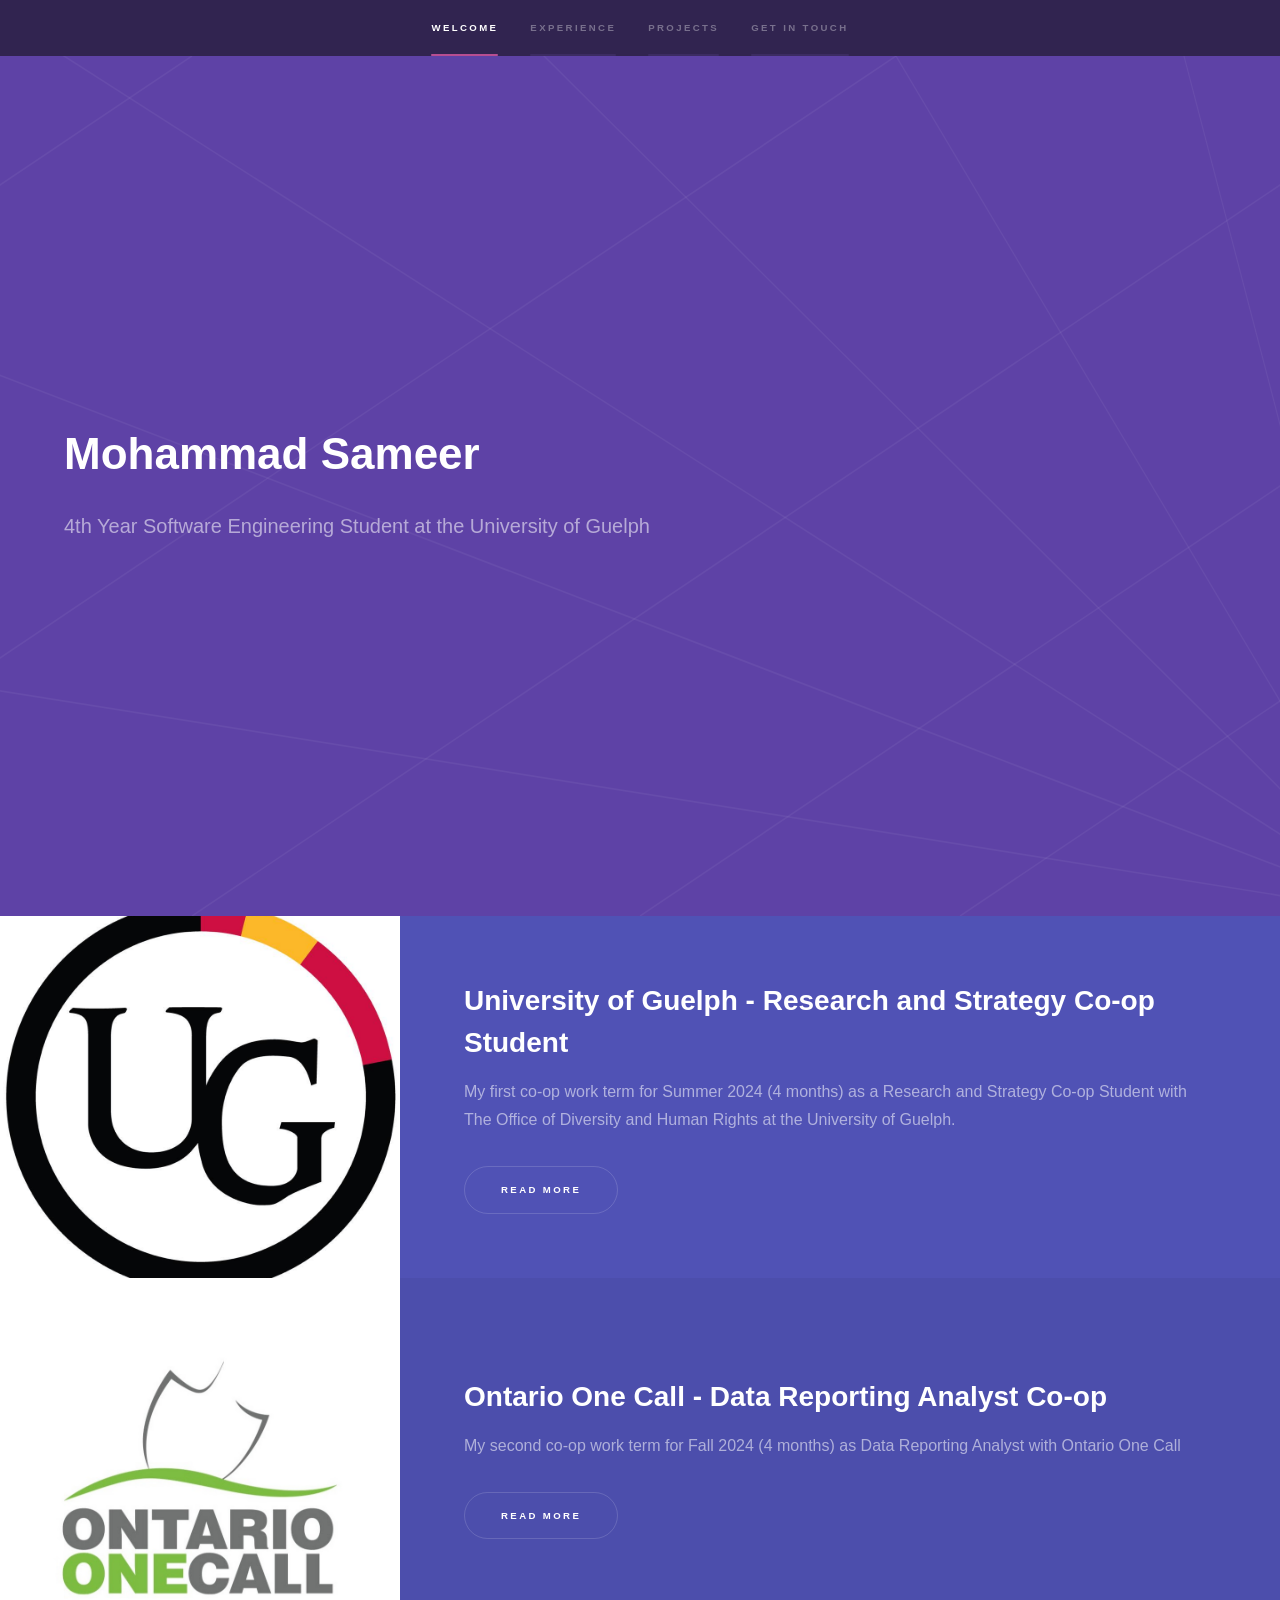
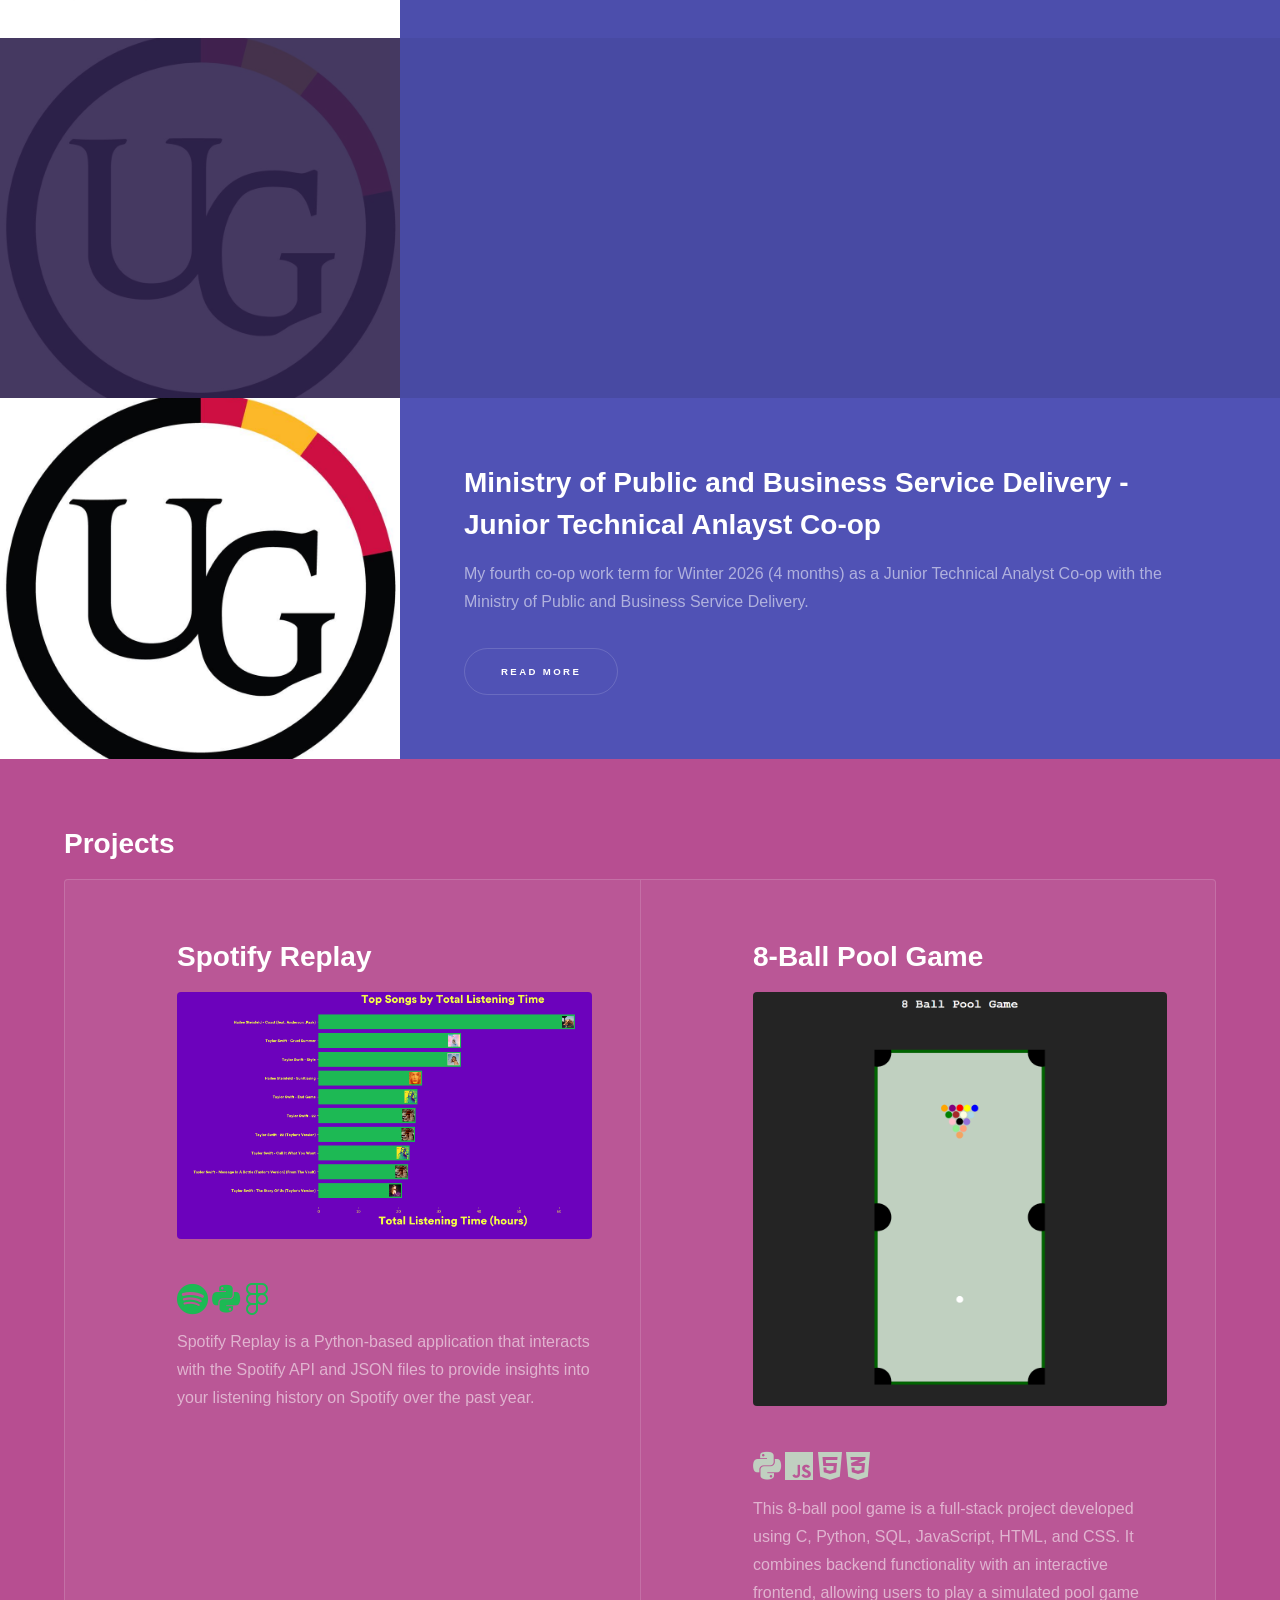
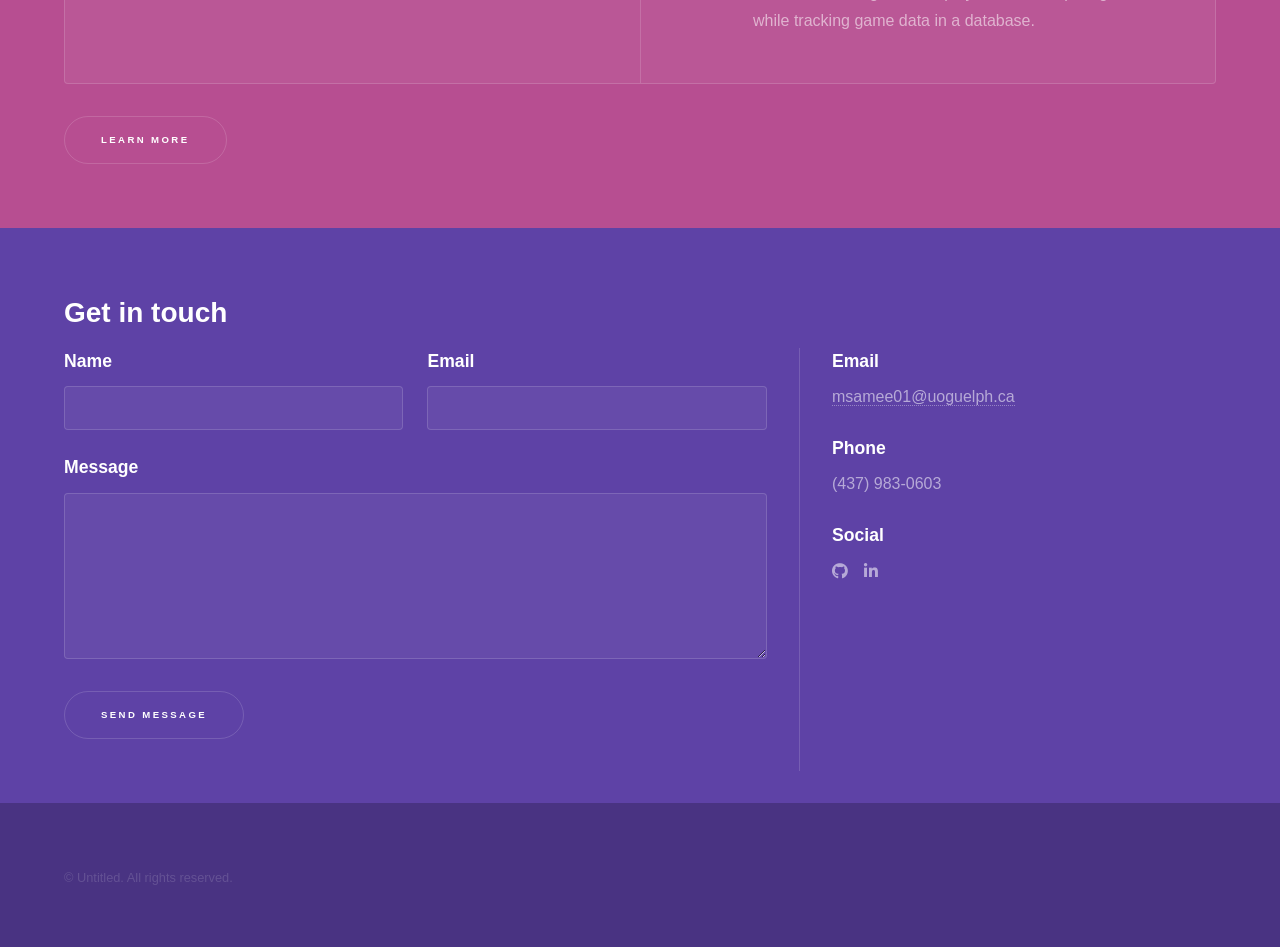
==== index.html @ f6689558 "initial commit" ====
<!DOCTYPE HTML>
<!--
	Hyperspace by HTML5 UP
	html5up.net | @ajlkn
	Free for personal and commercial use under the CCA 3.0 license (html5up.net/license)
-->
<html>
	<head>
		<title>Mohammad Sameer</title>
		<meta charset="utf-8" />
		<meta name="viewport" content="width=device-width, initial-scale=1, user-scalable=no" />
		<link rel="stylesheet" href="assets/css/main.css" />
		<noscript><link rel="stylesheet" href="assets/css/noscript.css" /></noscript>
	</head>
	<body class="is-preload">

		<!-- Sidebar -->
			<section id="sidebar">
				<div class="inner">
					<nav>
						<ul>
							<li><a href="#intro">Welcome</a></li>
							<li><a href="#one">Experience</a></li>
							<li><a href="#two">Projects</a></li>
							<li><a href="#three">Get in touch</a></li>
						</ul>
					</nav>
				</div>
			</section>

		<!-- Wrapper -->
			<div id="wrapper">

				<!-- Intro -->
					<section id="intro" class="wrapper style1 fullscreen fade-up">
						<div class="inner">
							<h1>Mohammad Sameer</h1>
							<p>4th Year Software Engineering Student at the University of Guelph</p>
							<!-- <ul class="actions">
								<li><a href="#one" class="button scrolly">Learn more</a></li>
							</ul> -->
						</div>
					</section>

				<!-- One -->
					<section id="one" class="wrapper style2 spotlights">
						<section>
							<a href="WT1.html" class="image"><img src="images/UOFGDHR.jpg" alt="" data-position="center center"/></a>
							<div class="content">
								<div class="inner">
									<h2>University of Guelph - Research and Strategy Co-op Student</h2>
									<p>My first co-op work term for Summer 2024 (4 months) as a Research and Strategy Co-op Student with The Office of Diversity and Human Rights at the University of Guelph.</p>
									<ul class="actions">
										<li><a href="WT1.html" class="button">Read More</a></li>
									</ul>
								</div>
							</div>
						</section>
						<section>
							<a href="#" class="image"><img src="images/OOCLogo.jpg" alt="" data-position="top center"/></a>
							<div class="content">
								<div class="inner">
									<h2>Ontario One Call - Data Reporting Analyst Co-op</h2>
									<p>My second co-op work term for Fall 2024 (4 months) as Data Reporting Analyst with Ontario One Call</p>
									<ul class="actions">
										<li><a href="WT2.html" class="button">Read more</a></li>
									</ul>
								</div>
							</div>
						</section>
						<section>
							<a href="#" class="image"><img src="images/UOFGDHR.jpg" alt="" data-position="25% 25%" /></a>
							<div class="content">
								<div class="inner">
									<h2>University of Guelph - Web Designer Co-op</h2>
									<p>My third co-op work term for Summer 2025 (4 months) as a Web Designer Co-op with the Campus Safety Office at the University of Guelph.</p>
									<ul class="actions">
										<li><a href="WT3.html" class="button">Read more</a></li>
									</ul>
								</div>
							</div>
						</section>
						<section>
							<a href="#" class="image"><img src="images/UOFGDHR.jpg" alt="" data-position="25% 25%" /></a>
							<div class="content">
								<div class="inner">
									<h2>Ministry of Public and Business Service Delivery - Junior Technical Anlayst Co-op</h2>
									<p>My fourth co-op work term for Winter 2026 (4 months) as a Junior Technical Analyst Co-op with the Ministry of Public and Business Service Delivery.</p>
									<ul class="actions">
										<li><a href="WT3.html" class="button">Read more</a></li>
									</ul>
								</div>
							</div>
						</section>
					</section>

				<!-- Two -->
					<section id="two" class="wrapper style3 fade-up">
						<div class="inner">
							<h2>Projects</h2>
							<!-- <p>Phasellus convallis elit id ullamcorper pulvinar. Duis aliquam turpis mauris, eu ultricies erat malesuada quis. Aliquam dapibus, lacus eget hendrerit bibendum, urna est aliquam sem, sit amet imperdiet est velit quis lorem.</p> -->
							<div class="features">
								<section>
									<h2>Spotify Replay</h2>
									<a href="https://github.com/MohammaddSameer/SpotifyReplay" target="_blank" rel="noreferrer noopener" class="image fit"><img src="images/SpotifyScreenShot.png" alt="" data-position="top center"/></a>
									<span class="icon brands fa-spotify" style="color: #1db954;"></span>
									<span class="icon brands fa-python" style="color: #1db954;"></span>
									<span class="icon brands fa-figma" style="color: #1db954;"></span>
									<p>Spotify Replay is a Python-based application that interacts with the Spotify API and JSON files to provide insights into your listening history on Spotify over the past year.</p>
								</section>
								<section>
									<h2>8-Ball Pool Game</h3>
									<a href="https://github.com/MohammaddSameer/8-Ball-Pool-Game" target="_blank" rel="nonreferrer noopener" class="image fit"><img src="images/PoolGame.png" alt="" data-position="top center"/></a>
									<span class="icon regular fa-c" style="color: #C0D0C0;"></span>
									<span class="icon brands fa-python" style="color: #C0D0C0;"></span>
									<!-- <span class="icon solid fa-database" style="color: #C0D0C0;"></span> -->
									<span class="icon brands fa-js" style="color: #C0D0C0;"></span>
									<span class="icon brands fa-html5" style="color: #C0D0C0;"></span>
									<span class="icon brands fa-css3-alt" style="color: #C0D0C0;"></span>
									<p>This 8-ball pool game is a full-stack project developed using C, Python, SQL, JavaScript, HTML, and CSS. It combines backend functionality with an interactive frontend, allowing users to play a simulated pool game while tracking game data in a database.</p>
								</section>
								<!-- <section>
									<span class="icon solid major fa-cog"></span>
									<h3>Sed erat ullam corper</h3>
									<p>Phasellus convallis elit id ullam corper amet et pulvinar. Duis aliquam turpis mauris, sed ultricies erat dapibus.</p>
								</section>
								<section>
									<span class="icon solid major fa-desktop"></span>
									<h3>Veroeros quis lorem</h3>
									<p>Phasellus convallis elit id ullam corper amet et pulvinar. Duis aliquam turpis mauris, sed ultricies erat dapibus.</p>
								</section>
								<section>
									<span class="icon solid major fa-link"></span>
									<h3>Urna quis bibendum</h3>
									<p>Phasellus convallis elit id ullam corper amet et pulvinar. Duis aliquam turpis mauris, sed ultricies erat dapibus.</p>
								</section>
								<section>
									<span class="icon major fa-gem"></span>
									<h3>Aliquam urna dapibus</h3>
									<p>Phasellus convallis elit id ullam corper amet et pulvinar. Duis aliquam turpis mauris, sed ultricies erat dapibus.</p>
								</section> -->
							</div>
							<ul class="actions">
								<li><a href="https://github.com/MohammaddSameer" target="_blank" rel="noreferrer noopener"  class="button">Learn more</a></li>
							</ul>
						</div>
					</section>

				<!-- Three -->
					<section id="three" class="wrapper style1 fade-up">
						<div class="inner">
							<h2>Get in touch</h2>
							<!-- <p>Phasellus convallis elit id ullamcorper pulvinar. Duis aliquam turpis mauris, eu ultricies erat malesuada quis. Aliquam dapibus, lacus eget hendrerit bibendum, urna est aliquam sem, sit amet imperdiet est velit quis lorem.</p> -->
							<div class="split style1">
								<section>
									<form method="post" action="#">
										<div class="fields">
											<div class="field half">
												<label for="name">Name</label>
												<input type="text" name="name" id="name" />
											</div>
											<div class="field half">
												<label for="email">Email</label>
												<input type="text" name="email" id="email" />
											</div>
											<div class="field">
												<label for="message">Message</label>
												<textarea name="message" id="message" rows="5"></textarea>
											</div>
										</div>
										<ul class="actions">
											<li><a href="" class="button submit">Send Message</a></li>
										</ul>
									</form>
								</section>
								<section>
									<ul class="contact">
										<!-- <li>
											<h3>Address</h3>
											<span>12345 Somewhere Road #654<br />
											Nashville, TN 00000-0000<br />
											USA</span>
										</li> -->
										<li>
											<h3>Email</h3>
											<a href="mailto:msamee01@uoguelph.ca">msamee01@uoguelph.ca</a>
										</li>
										<li>
											<h3>Phone</h3>
											<span>(437) 983-0603</span>
										</li>
										<li>
											<h3>Social</h3>
											<ul class="icons">
												<li><a href="https://github.com/MohammaddSameer" target="_blank" rel="noreferrer noopener" class="icon brands fa-github"><span class="label">GitHub</span></a></li>
												<li><a href="https://www.linkedin.com/in/mohammad-sameer03/" target="_blank" rel="noreferrer noopener" class="icon brands fa-linkedin-in"><span class="label">LinkedIn</span></a></li>
											</ul>
										</li>
									</ul>
								</section>
							</div>
						</div>
					</section>

			</div>

		<!-- Footer -->
			<footer id="footer" class="wrapper style1-alt">
				<div class="inner">
					<ul class="menu">
						<li>&copy; Untitled. All rights reserved.

						<!-- </li><li>Design: <a href="http://html5up.net">HTML5 UP</a></li> -->
					</ul>
				</div>
			</footer>

		<!-- Scripts -->
			<script src="assets/js/jquery.min.js"></script>
			<script src="assets/js/jquery.scrollex.min.js"></script>
			<script src="assets/js/jquery.scrolly.min.js"></script>
			<script src="assets/js/browser.min.js"></script>
			<script src="assets/js/breakpoints.min.js"></script>
			<script src="assets/js/util.js"></script>
			<script src="assets/js/main.js"></script>

	</body>
</html>
---- assets/css/main.css ----
@import url(fontawesome-all.min.css);

/*
	Hyperspace by HTML5 UP
	html5up.net | @ajlkn
	Free for personal and commercial use under the CCA 3.0 license (html5up.net/license)
*/

html, body, div, span, applet, object,
iframe, h1, h2, h3, h4, h5, h6, p, blockquote,
pre, a, abbr, acronym, address, big, cite,
code, del, dfn, em, img, ins, kbd, q, s, samp,
small, strike, strong, sub, sup, tt, var, b,
u, i, center, dl, dt, dd, ol, ul, li, fieldset,
form, label, legend, table, caption, tbody,
tfoot, thead, tr, th, td, article, aside,
canvas, details, embed, figure, figcaption,
footer, header, hgroup, menu, nav, output, ruby,
section, summary, time, mark, audio, video {
	margin: 0;
	padding: 0;
	border: 0;
	font-size: 100%;
	font: inherit;
	vertical-align: baseline;}

article, aside, details, figcaption, figure,
footer, header, hgroup, menu, nav, section {
	display: block;}

body {
	line-height: 1;
}

ol, ul {
	list-style: none;
}

blockquote, q {
	quotes: none;
}

	blockquote:before, blockquote:after, q:before, q:after {
		content: '';
		content: none;
	}

table {
	border-collapse: collapse;
	border-spacing: 0;
}

body {
	-webkit-text-size-adjust: none;
}

mark {
	background-color: transparent;
	color: inherit;
}

input::-moz-focus-inner {
	border: 0;
	padding: 0;
}

input, select, textarea {
	-moz-appearance: none;
	-webkit-appearance: none;
	-ms-appearance: none;
	appearance: none;
}

/* Basic */

	@-ms-viewport {
		width: device-width;
	}

	body {
		-ms-overflow-style: scrollbar;
	}

	@media screen and (max-width: 480px) {

		html, body {
			min-width: 320px;
		}

	}

	html {
		box-sizing: border-box;
	}

	*, *:before, *:after {
		box-sizing: inherit;
	}

	body {
		background: #312450;
	}

		body.is-preload *, body.is-preload *:before, body.is-preload *:after {
			-moz-animation: none !important;
			-webkit-animation: none !important;
			-ms-animation: none !important;
			animation: none !important;
			-moz-transition: none !important;
			-webkit-transition: none !important;
			-ms-transition: none !important;
			transition: none !important;
		}

/* Type */

	body, input, select, textarea {
		color: rgba(255, 255, 255, 0.55);
		font-family: Arial, Helvetica, sans-serif;
		font-size: 16.5pt;
		font-weight: normal;
		line-height: 1.75;
	}

		@media screen and (max-width: 1680px) {

			body, input, select, textarea {
				font-size: 13pt;
			}

		}

		@media screen and (max-width: 1280px) {

			body, input, select, textarea {
				font-size: 12pt;
			}

		}

		@media screen and (max-width: 360px) {

			body, input, select, textarea {
				font-size: 11pt;
			}

		}

	a {
		-moz-transition: color 0.2s ease, border-bottom-color 0.2s ease;
		-webkit-transition: color 0.2s ease, border-bottom-color 0.2s ease;
		-ms-transition: color 0.2s ease, border-bottom-color 0.2s ease;
		transition: color 0.2s ease, border-bottom-color 0.2s ease;
		border-bottom: dotted 1px rgba(255, 255, 255, 0.35);
		color: inherit;
		text-decoration: none;
	}

		a:hover {
			border-bottom-color: transparent;
			color: #ffffff;
		}

	strong, b {
		color: #ffffff;
		font-weight: bold;
	}

	em, i {
		font-style: italic;
	}

	p {
		margin: 0 0 2em 0;
	}

	h1, h2, h3, h4, h5, h6 {
		color: #ffffff;
		font-weight: bold;
		line-height: 1.5;
		margin: 0 0 0.5em 0;
	}

		h1 a, h2 a, h3 a, h4 a, h5 a, h6 a {
			color: inherit;
			text-decoration: none;
		}

	h1 {
		font-size: 2.75em;
	}

		h1.major {
			margin: 0 0 1.3em 0;
			position: relative;
			padding-bottom: 0.35em;
		}

			h1.major:after {
				background-image: -moz-linear-gradient(to right, #5e42a6, #b74e91);
				background-image: -webkit-linear-gradient(to right, #5e42a6, #b74e91);
				background-image: -ms-linear-gradient(to right, #5e42a6, #b74e91);
				background-image: linear-gradient(to right, #5e42a6, #b74e91);
				-moz-transition: max-width 0.2s ease;
				-webkit-transition: max-width 0.2s ease;
				-ms-transition: max-width 0.2s ease;
				transition: max-width 0.2s ease;
				border-radius: 0.2em;
				bottom: 0;
				content: '';
				height: 0.05em;
				position: absolute;
				right: 0;
				width: 100%;
			}

	h2 {
		font-size: 1.75em;
	}

	h3 {
		font-size: 1.1em;
	}

	h4 {
		font-size: 1em;
	}

	h5 {
		font-size: 0.8em;
	}

	h6 {
		font-size: 0.6em;
	}

	@media screen and (max-width: 736px) {

		h1 {
			font-size: 2em;
		}

		h2 {
			font-size: 1.25em;
		}

		h3 {
			font-size: 1em;
		}

		h4 {
			font-size: 0.8em;
		}

		h5 {
			font-size: 0.6em;
		}

		h6 {
			font-size: 0.6em;
		}

	}

	sub {
		font-size: 0.8em;
		position: relative;
		top: 0.5em;
	}

	sup {
		font-size: 0.8em;
		position: relative;
		top: -0.5em;
	}

	blockquote {
		border-left: solid 4px rgba(255, 255, 255, 0.15);
		font-style: italic;
		margin: 0 0 2em 0;
		padding: 0.5em 0 0.5em 2em;
	}

	code {
		background: rgba(255, 255, 255, 0.05);
		border-radius: 0.25em;
		border: solid 1px rgba(255, 255, 255, 0.15);
		font-family: "Courier New", monospace;
		font-size: 0.9em;
		margin: 0 0.25em;
		padding: 0.25em 0.65em;
	}

	pre {
		-webkit-overflow-scrolling: touch;
		font-family: "Courier New", monospace;
		font-size: 0.9em;
		margin: 0 0 2em 0;
	}

		pre code {
			display: block;
			line-height: 1.75em;
			padding: 1em 1.5em;
			overflow-x: auto;
		}

	hr {
		border: 0;
		border-bottom: solid 1px rgba(255, 255, 255, 0.15);
		margin: 2em 0;
	}

		hr.major {
			margin: 3em 0;
		}

	.align-left {
		text-align: left;
	}

	.align-center {
		text-align: center;
	}

	.align-right {
		text-align: right;
	}

/* Row */

	.row {
		display: flex;
		flex-wrap: wrap;
		box-sizing: border-box;
		align-items: stretch;
	}

		.row > * {
			box-sizing: border-box;
		}

		.row.gtr-uniform > * > :last-child {
			margin-bottom: 0;
		}

		.row.aln-left {
			justify-content: flex-start;
		}

		.row.aln-center {
			justify-content: center;
		}

		.row.aln-right {
			justify-content: flex-end;
		}

		.row.aln-top {
			align-items: flex-start;
		}

		.row.aln-middle {
			align-items: center;
		}

		.row.aln-bottom {
			align-items: flex-end;
		}

		.row > .imp {
			order: -1;
		}

		.row > .col-1 {
			width: 8.33333%;
		}

		.row > .off-1 {
			margin-left: 8.33333%;
		}

		.row > .col-2 {
			width: 16.66667%;
		}

		.row > .off-2 {
			margin-left: 16.66667%;
		}

		.row > .col-3 {
			width: 25%;
		}

		.row > .off-3 {
			margin-left: 25%;
		}

		.row > .col-4 {
			width: 33.33333%;
		}

		.row > .off-4 {
			margin-left: 33.33333%;
		}

		.row > .col-5 {
			width: 41.66667%;
		}

		.row > .off-5 {
			margin-left: 41.66667%;
		}

		.row > .col-6 {
			width: 50%;
		}

		.row > .off-6 {
			margin-left: 50%;
		}

		.row > .col-7 {
			width: 58.33333%;
		}

		.row > .off-7 {
			margin-left: 58.33333%;
		}

		.row > .col-8 {
			width: 66.66667%;
		}

		.row > .off-8 {
			margin-left: 66.66667%;
		}

		.row > .col-9 {
			width: 75%;
		}

		.row > .off-9 {
			margin-left: 75%;
		}

		.row > .col-10 {
			width: 83.33333%;
		}

		.row > .off-10 {
			margin-left: 83.33333%;
		}

		.row > .col-11 {
			width: 91.66667%;
		}

		.row > .off-11 {
			margin-left: 91.66667%;
		}

		.row > .col-12 {
			width: 100%;
		}

		.row > .off-12 {
			margin-left: 100%;
		}

		.row.gtr-0 {
			margin-top: 0;
			margin-left: 0em;
		}

			.row.gtr-0 > * {
				padding: 0 0 0 0em;
			}

			.row.gtr-0.gtr-uniform {
				margin-top: 0em;
			}

				.row.gtr-0.gtr-uniform > * {
					padding-top: 0em;
				}

		.row.gtr-25 {
			margin-top: 0;
			margin-left: -0.375em;
		}

			.row.gtr-25 > * {
				padding: 0 0 0 0.375em;
			}

			.row.gtr-25.gtr-uniform {
				margin-top: -0.375em;
			}

				.row.gtr-25.gtr-uniform > * {
					padding-top: 0.375em;
				}

		.row.gtr-50 {
			margin-top: 0;
			margin-left: -0.75em;
		}

			.row.gtr-50 > * {
				padding: 0 0 0 0.75em;
			}

			.row.gtr-50.gtr-uniform {
				margin-top: -0.75em;
			}

				.row.gtr-50.gtr-uniform > * {
					padding-top: 0.75em;
				}

		.row {
			margin-top: 0;
			margin-left: -1.5em;
		}

			.row > * {
				padding: 0 0 0 1.5em;
			}

			.row.gtr-uniform {
				margin-top: -1.5em;
			}

				.row.gtr-uniform > * {
					padding-top: 1.5em;
				}

		.row.gtr-150 {
			margin-top: 0;
			margin-left: -2.25em;
		}

			.row.gtr-150 > * {
				padding: 0 0 0 2.25em;
			}

			.row.gtr-150.gtr-uniform {
				margin-top: -2.25em;
			}

				.row.gtr-150.gtr-uniform > * {
					padding-top: 2.25em;
				}

		.row.gtr-200 {
			margin-top: 0;
			margin-left: -3em;
		}

			.row.gtr-200 > * {
				padding: 0 0 0 3em;
			}

			.row.gtr-200.gtr-uniform {
				margin-top: -3em;
			}

				.row.gtr-200.gtr-uniform > * {
					padding-top: 3em;
				}

		@media screen and (max-width: 1680px) {

			.row {
				display: flex;
				flex-wrap: wrap;
				box-sizing: border-box;
				align-items: stretch;
			}

				.row > * {
					box-sizing: border-box;
				}

				.row.gtr-uniform > * > :last-child {
					margin-bottom: 0;
				}

				.row.aln-left {
					justify-content: flex-start;
				}

				.row.aln-center {
					justify-content: center;
				}

				.row.aln-right {
					justify-content: flex-end;
				}

				.row.aln-top {
					align-items: flex-start;
				}

				.row.aln-middle {
					align-items: center;
				}

				.row.aln-bottom {
					align-items: flex-end;
				}

				.row > .imp-xlarge {
					order: -1;
				}

				.row > .col-1-xlarge {
					width: 8.33333%;
				}

				.row > .off-1-xlarge {
					margin-left: 8.33333%;
				}

				.row > .col-2-xlarge {
					width: 16.66667%;
				}

				.row > .off-2-xlarge {
					margin-left: 16.66667%;
				}

				.row > .col-3-xlarge {
					width: 25%;
				}

				.row > .off-3-xlarge {
					margin-left: 25%;
				}

				.row > .col-4-xlarge {
					width: 33.33333%;
				}

				.row > .off-4-xlarge {
					margin-left: 33.33333%;
				}

				.row > .col-5-xlarge {
					width: 41.66667%;
				}

				.row > .off-5-xlarge {
					margin-left: 41.66667%;
				}

				.row > .col-6-xlarge {
					width: 50%;
				}

				.row > .off-6-xlarge {
					margin-left: 50%;
				}

				.row > .col-7-xlarge {
					width: 58.33333%;
				}

				.row > .off-7-xlarge {
					margin-left: 58.33333%;
				}

				.row > .col-8-xlarge {
					width: 66.66667%;
				}

				.row > .off-8-xlarge {
					margin-left: 66.66667%;
				}

				.row > .col-9-xlarge {
					width: 75%;
				}

				.row > .off-9-xlarge {
					margin-left: 75%;
				}

				.row > .col-10-xlarge {
					width: 83.33333%;
				}

				.row > .off-10-xlarge {
					margin-left: 83.33333%;
				}

				.row > .col-11-xlarge {
					width: 91.66667%;
				}

				.row > .off-11-xlarge {
					margin-left: 91.66667%;
				}

				.row > .col-12-xlarge {
					width: 100%;
				}

				.row > .off-12-xlarge {
					margin-left: 100%;
				}

				.row.gtr-0 {
					margin-top: 0;
					margin-left: 0em;
				}

					.row.gtr-0 > * {
						padding: 0 0 0 0em;
					}

					.row.gtr-0.gtr-uniform {
						margin-top: 0em;
					}

						.row.gtr-0.gtr-uniform > * {
							padding-top: 0em;
						}

				.row.gtr-25 {
					margin-top: 0;
					margin-left: -0.375em;
				}

					.row.gtr-25 > * {
						padding: 0 0 0 0.375em;
					}

					.row.gtr-25.gtr-uniform {
						margin-top: -0.375em;
					}

						.row.gtr-25.gtr-uniform > * {
							padding-top: 0.375em;
						}

				.row.gtr-50 {
					margin-top: 0;
					margin-left: -0.75em;
				}

					.row.gtr-50 > * {
						padding: 0 0 0 0.75em;
					}

					.row.gtr-50.gtr-uniform {
						margin-top: -0.75em;
					}

						.row.gtr-50.gtr-uniform > * {
							padding-top: 0.75em;
						}

				.row {
					margin-top: 0;
					margin-left: -1.5em;
				}

					.row > * {
						padding: 0 0 0 1.5em;
					}

					.row.gtr-uniform {
						margin-top: -1.5em;
					}

						.row.gtr-uniform > * {
							padding-top: 1.5em;
						}

				.row.gtr-150 {
					margin-top: 0;
					margin-left: -2.25em;
				}

					.row.gtr-150 > * {
						padding: 0 0 0 2.25em;
					}

					.row.gtr-150.gtr-uniform {
						margin-top: -2.25em;
					}

						.row.gtr-150.gtr-uniform > * {
							padding-top: 2.25em;
						}

				.row.gtr-200 {
					margin-top: 0;
					margin-left: -3em;
				}

					.row.gtr-200 > * {
						padding: 0 0 0 3em;
					}

					.row.gtr-200.gtr-uniform {
						margin-top: -3em;
					}

						.row.gtr-200.gtr-uniform > * {
							padding-top: 3em;
						}

		}

		@media screen and (max-width: 1280px) {

			.row {
				display: flex;
				flex-wrap: wrap;
				box-sizing: border-box;
				align-items: stretch;
			}

				.row > * {
					box-sizing: border-box;
				}

				.row.gtr-uniform > * > :last-child {
					margin-bottom: 0;
				}

				.row.aln-left {
					justify-content: flex-start;
				}

				.row.aln-center {
					justify-content: center;
				}

				.row.aln-right {
					justify-content: flex-end;
				}

				.row.aln-top {
					align-items: flex-start;
				}

				.row.aln-middle {
					align-items: center;
				}

				.row.aln-bottom {
					align-items: flex-end;
				}

				.row > .imp-large {
					order: -1;
				}

				.row > .col-1-large {
					width: 8.33333%;
				}

				.row > .off-1-large {
					margin-left: 8.33333%;
				}

				.row > .col-2-large {
					width: 16.66667%;
				}

				.row > .off-2-large {
					margin-left: 16.66667%;
				}

				.row > .col-3-large {
					width: 25%;
				}

				.row > .off-3-large {
					margin-left: 25%;
				}

				.row > .col-4-large {
					width: 33.33333%;
				}

				.row > .off-4-large {
					margin-left: 33.33333%;
				}

				.row > .col-5-large {
					width: 41.66667%;
				}

				.row > .off-5-large {
					margin-left: 41.66667%;
				}

				.row > .col-6-large {
					width: 50%;
				}

				.row > .off-6-large {
					margin-left: 50%;
				}

				.row > .col-7-large {
					width: 58.33333%;
				}

				.row > .off-7-large {
					margin-left: 58.33333%;
				}

				.row > .col-8-large {
					width: 66.66667%;
				}

				.row > .off-8-large {
					margin-left: 66.66667%;
				}

				.row > .col-9-large {
					width: 75%;
				}

				.row > .off-9-large {
					margin-left: 75%;
				}

				.row > .col-10-large {
					width: 83.33333%;
				}

				.row > .off-10-large {
					margin-left: 83.33333%;
				}

				.row > .col-11-large {
					width: 91.66667%;
				}

				.row > .off-11-large {
					margin-left: 91.66667%;
				}

				.row > .col-12-large {
					width: 100%;
				}

				.row > .off-12-large {
					margin-left: 100%;
				}

				.row.gtr-0 {
					margin-top: 0;
					margin-left: 0em;
				}

					.row.gtr-0 > * {
						padding: 0 0 0 0em;
					}

					.row.gtr-0.gtr-uniform {
						margin-top: 0em;
					}

						.row.gtr-0.gtr-uniform > * {
							padding-top: 0em;
						}

				.row.gtr-25 {
					margin-top: 0;
					margin-left: -0.375em;
				}

					.row.gtr-25 > * {
						padding: 0 0 0 0.375em;
					}

					.row.gtr-25.gtr-uniform {
						margin-top: -0.375em;
					}

						.row.gtr-25.gtr-uniform > * {
							padding-top: 0.375em;
						}

				.row.gtr-50 {
					margin-top: 0;
					margin-left: -0.75em;
				}

					.row.gtr-50 > * {
						padding: 0 0 0 0.75em;
					}

					.row.gtr-50.gtr-uniform {
						margin-top: -0.75em;
					}

						.row.gtr-50.gtr-uniform > * {
							padding-top: 0.75em;
						}

				.row {
					margin-top: 0;
					margin-left: -1.5em;
				}

					.row > * {
						padding: 0 0 0 1.5em;
					}

					.row.gtr-uniform {
						margin-top: -1.5em;
					}

						.row.gtr-uniform > * {
							padding-top: 1.5em;
						}

				.row.gtr-150 {
					margin-top: 0;
					margin-left: -2.25em;
				}

					.row.gtr-150 > * {
						padding: 0 0 0 2.25em;
					}

					.row.gtr-150.gtr-uniform {
						margin-top: -2.25em;
					}

						.row.gtr-150.gtr-uniform > * {
							padding-top: 2.25em;
						}

				.row.gtr-200 {
					margin-top: 0;
					margin-left: -3em;
				}

					.row.gtr-200 > * {
						padding: 0 0 0 3em;
					}

					.row.gtr-200.gtr-uniform {
						margin-top: -3em;
					}

						.row.gtr-200.gtr-uniform > * {
							padding-top: 3em;
						}

		}

		@media screen and (max-width: 980px) {

			.row {
				display: flex;
				flex-wrap: wrap;
				box-sizing: border-box;
				align-items: stretch;
			}

				.row > * {
					box-sizing: border-box;
				}

				.row.gtr-uniform > * > :last-child {
					margin-bottom: 0;
				}

				.row.aln-left {
					justify-content: flex-start;
				}

				.row.aln-center {
					justify-content: center;
				}

				.row.aln-right {
					justify-content: flex-end;
				}

				.row.aln-top {
					align-items: flex-start;
				}

				.row.aln-middle {
					align-items: center;
				}

				.row.aln-bottom {
					align-items: flex-end;
				}

				.row > .imp-medium {
					order: -1;
				}

				.row > .col-1-medium {
					width: 8.33333%;
				}

				.row > .off-1-medium {
					margin-left: 8.33333%;
				}

				.row > .col-2-medium {
					width: 16.66667%;
				}

				.row > .off-2-medium {
					margin-left: 16.66667%;
				}

				.row > .col-3-medium {
					width: 25%;
				}

				.row > .off-3-medium {
					margin-left: 25%;
				}

				.row > .col-4-medium {
					width: 33.33333%;
				}

				.row > .off-4-medium {
					margin-left: 33.33333%;
				}

				.row > .col-5-medium {
					width: 41.66667%;
				}

				.row > .off-5-medium {
					margin-left: 41.66667%;
				}

				.row > .col-6-medium {
					width: 50%;
				}

				.row > .off-6-medium {
					margin-left: 50%;
				}

				.row > .col-7-medium {
					width: 58.33333%;
				}

				.row > .off-7-medium {
					margin-left: 58.33333%;
				}

				.row > .col-8-medium {
					width: 66.66667%;
				}

				.row > .off-8-medium {
					margin-left: 66.66667%;
				}

				.row > .col-9-medium {
					width: 75%;
				}

				.row > .off-9-medium {
					margin-left: 75%;
				}

				.row > .col-10-medium {
					width: 83.33333%;
				}

				.row > .off-10-medium {
					margin-left: 83.33333%;
				}

				.row > .col-11-medium {
					width: 91.66667%;
				}

				.row > .off-11-medium {
					margin-left: 91.66667%;
				}

				.row > .col-12-medium {
					width: 100%;
				}

				.row > .off-12-medium {
					margin-left: 100%;
				}

				.row.gtr-0 {
					margin-top: 0;
					margin-left: 0em;
				}

					.row.gtr-0 > * {
						padding: 0 0 0 0em;
					}

					.row.gtr-0.gtr-uniform {
						margin-top: 0em;
					}

						.row.gtr-0.gtr-uniform > * {
							padding-top: 0em;
						}

				.row.gtr-25 {
					margin-top: 0;
					margin-left: -0.375em;
				}

					.row.gtr-25 > * {
						padding: 0 0 0 0.375em;
					}

					.row.gtr-25.gtr-uniform {
						margin-top: -0.375em;
					}

						.row.gtr-25.gtr-uniform > * {
							padding-top: 0.375em;
						}

				.row.gtr-50 {
					margin-top: 0;
					margin-left: -0.75em;
				}

					.row.gtr-50 > * {
						padding: 0 0 0 0.75em;
					}

					.row.gtr-50.gtr-uniform {
						margin-top: -0.75em;
					}

						.row.gtr-50.gtr-uniform > * {
							padding-top: 0.75em;
						}

				.row {
					margin-top: 0;
					margin-left: -1.5em;
				}

					.row > * {
						padding: 0 0 0 1.5em;
					}

					.row.gtr-uniform {
						margin-top: -1.5em;
					}

						.row.gtr-uniform > * {
							padding-top: 1.5em;
						}

				.row.gtr-150 {
					margin-top: 0;
					margin-left: -2.25em;
				}

					.row.gtr-150 > * {
						padding: 0 0 0 2.25em;
					}

					.row.gtr-150.gtr-uniform {
						margin-top: -2.25em;
					}

						.row.gtr-150.gtr-uniform > * {
							padding-top: 2.25em;
						}

				.row.gtr-200 {
					margin-top: 0;
					margin-left: -3em;
				}

					.row.gtr-200 > * {
						padding: 0 0 0 3em;
					}

					.row.gtr-200.gtr-uniform {
						margin-top: -3em;
					}

						.row.gtr-200.gtr-uniform > * {
							padding-top: 3em;
						}

		}

		@media screen and (max-width: 736px) {

			.row {
				display: flex;
				flex-wrap: wrap;
				box-sizing: border-box;
				align-items: stretch;
			}

				.row > * {
					box-sizing: border-box;
				}

				.row.gtr-uniform > * > :last-child {
					margin-bottom: 0;
				}

				.row.aln-left {
					justify-content: flex-start;
				}

				.row.aln-center {
					justify-content: center;
				}

				.row.aln-right {
					justify-content: flex-end;
				}

				.row.aln-top {
					align-items: flex-start;
				}

				.row.aln-middle {
					align-items: center;
				}

				.row.aln-bottom {
					align-items: flex-end;
				}

				.row > .imp-small {
					order: -1;
				}

				.row > .col-1-small {
					width: 8.33333%;
				}

				.row > .off-1-small {
					margin-left: 8.33333%;
				}

				.row > .col-2-small {
					width: 16.66667%;
				}

				.row > .off-2-small {
					margin-left: 16.66667%;
				}

				.row > .col-3-small {
					width: 25%;
				}

				.row > .off-3-small {
					margin-left: 25%;
				}

				.row > .col-4-small {
					width: 33.33333%;
				}

				.row > .off-4-small {
					margin-left: 33.33333%;
				}

				.row > .col-5-small {
					width: 41.66667%;
				}

				.row > .off-5-small {
					margin-left: 41.66667%;
				}

				.row > .col-6-small {
					width: 50%;
				}

				.row > .off-6-small {
					margin-left: 50%;
				}

				.row > .col-7-small {
					width: 58.33333%;
				}

				.row > .off-7-small {
					margin-left: 58.33333%;
				}

				.row > .col-8-small {
					width: 66.66667%;
				}

				.row > .off-8-small {
					margin-left: 66.66667%;
				}

				.row > .col-9-small {
					width: 75%;
				}

				.row > .off-9-small {
					margin-left: 75%;
				}

				.row > .col-10-small {
					width: 83.33333%;
				}

				.row > .off-10-small {
					margin-left: 83.33333%;
				}

				.row > .col-11-small {
					width: 91.66667%;
				}

				.row > .off-11-small {
					margin-left: 91.66667%;
				}

				.row > .col-12-small {
					width: 100%;
				}

				.row > .off-12-small {
					margin-left: 100%;
				}

				.row.gtr-0 {
					margin-top: 0;
					margin-left: 0em;
				}

					.row.gtr-0 > * {
						padding: 0 0 0 0em;
					}

					.row.gtr-0.gtr-uniform {
						margin-top: 0em;
					}

						.row.gtr-0.gtr-uniform > * {
							padding-top: 0em;
						}

				.row.gtr-25 {
					margin-top: 0;
					margin-left: -0.375em;
				}

					.row.gtr-25 > * {
						padding: 0 0 0 0.375em;
					}

					.row.gtr-25.gtr-uniform {
						margin-top: -0.375em;
					}

						.row.gtr-25.gtr-uniform > * {
							padding-top: 0.375em;
						}

				.row.gtr-50 {
					margin-top: 0;
					margin-left: -0.75em;
				}

					.row.gtr-50 > * {
						padding: 0 0 0 0.75em;
					}

					.row.gtr-50.gtr-uniform {
						margin-top: -0.75em;
					}

						.row.gtr-50.gtr-uniform > * {
							padding-top: 0.75em;
						}

				.row {
					margin-top: 0;
					margin-left: -1.5em;
				}

					.row > * {
						padding: 0 0 0 1.5em;
					}

					.row.gtr-uniform {
						margin-top: -1.5em;
					}

						.row.gtr-uniform > * {
							padding-top: 1.5em;
						}

				.row.gtr-150 {
					margin-top: 0;
					margin-left: -2.25em;
				}

					.row.gtr-150 > * {
						padding: 0 0 0 2.25em;
					}

					.row.gtr-150.gtr-uniform {
						margin-top: -2.25em;
					}

						.row.gtr-150.gtr-uniform > * {
							padding-top: 2.25em;
						}

				.row.gtr-200 {
					margin-top: 0;
					margin-left: -3em;
				}

					.row.gtr-200 > * {
						padding: 0 0 0 3em;
					}

					.row.gtr-200.gtr-uniform {
						margin-top: -3em;
					}

						.row.gtr-200.gtr-uniform > * {
							padding-top: 3em;
						}

		}

		@media screen and (max-width: 480px) {

			.row {
				display: flex;
				flex-wrap: wrap;
				box-sizing: border-box;
				align-items: stretch;
			}

				.row > * {
					box-sizing: border-box;
				}

				.row.gtr-uniform > * > :last-child {
					margin-bottom: 0;
				}

				.row.aln-left {
					justify-content: flex-start;
				}

				.row.aln-center {
					justify-content: center;
				}

				.row.aln-right {
					justify-content: flex-end;
				}

				.row.aln-top {
					align-items: flex-start;
				}

				.row.aln-middle {
					align-items: center;
				}

				.row.aln-bottom {
					align-items: flex-end;
				}

				.row > .imp-xsmall {
					order: -1;
				}

				.row > .col-1-xsmall {
					width: 8.33333%;
				}

				.row > .off-1-xsmall {
					margin-left: 8.33333%;
				}

				.row > .col-2-xsmall {
					width: 16.66667%;
				}

				.row > .off-2-xsmall {
					margin-left: 16.66667%;
				}

				.row > .col-3-xsmall {
					width: 25%;
				}

				.row > .off-3-xsmall {
					margin-left: 25%;
				}

				.row > .col-4-xsmall {
					width: 33.33333%;
				}

				.row > .off-4-xsmall {
					margin-left: 33.33333%;
				}

				.row > .col-5-xsmall {
					width: 41.66667%;
				}

				.row > .off-5-xsmall {
					margin-left: 41.66667%;
				}

				.row > .col-6-xsmall {
					width: 50%;
				}

				.row > .off-6-xsmall {
					margin-left: 50%;
				}

				.row > .col-7-xsmall {
					width: 58.33333%;
				}

				.row > .off-7-xsmall {
					margin-left: 58.33333%;
				}

				.row > .col-8-xsmall {
					width: 66.66667%;
				}

				.row > .off-8-xsmall {
					margin-left: 66.66667%;
				}

				.row > .col-9-xsmall {
					width: 75%;
				}

				.row > .off-9-xsmall {
					margin-left: 75%;
				}

				.row > .col-10-xsmall {
					width: 83.33333%;
				}

				.row > .off-10-xsmall {
					margin-left: 83.33333%;
				}

				.row > .col-11-xsmall {
					width: 91.66667%;
				}

				.row > .off-11-xsmall {
					margin-left: 91.66667%;
				}

				.row > .col-12-xsmall {
					width: 100%;
				}

				.row > .off-12-xsmall {
					margin-left: 100%;
				}

				.row.gtr-0 {
					margin-top: 0;
					margin-left: 0em;
				}

					.row.gtr-0 > * {
						padding: 0 0 0 0em;
					}

					.row.gtr-0.gtr-uniform {
						margin-top: 0em;
					}

						.row.gtr-0.gtr-uniform > * {
							padding-top: 0em;
						}

				.row.gtr-25 {
					margin-top: 0;
					margin-left: -0.375em;
				}

					.row.gtr-25 > * {
						padding: 0 0 0 0.375em;
					}

					.row.gtr-25.gtr-uniform {
						margin-top: -0.375em;
					}

						.row.gtr-25.gtr-uniform > * {
							padding-top: 0.375em;
						}

				.row.gtr-50 {
					margin-top: 0;
					margin-left: -0.75em;
				}

					.row.gtr-50 > * {
						padding: 0 0 0 0.75em;
					}

					.row.gtr-50.gtr-uniform {
						margin-top: -0.75em;
					}

						.row.gtr-50.gtr-uniform > * {
							padding-top: 0.75em;
						}

				.row {
					margin-top: 0;
					margin-left: -1.5em;
				}

					.row > * {
						padding: 0 0 0 1.5em;
					}

					.row.gtr-uniform {
						margin-top: -1.5em;
					}

						.row.gtr-uniform > * {
							padding-top: 1.5em;
						}

				.row.gtr-150 {
					margin-top: 0;
					margin-left: -2.25em;
				}

					.row.gtr-150 > * {
						padding: 0 0 0 2.25em;
					}

					.row.gtr-150.gtr-uniform {
						margin-top: -2.25em;
					}

						.row.gtr-150.gtr-uniform > * {
							padding-top: 2.25em;
						}

				.row.gtr-200 {
					margin-top: 0;
					margin-left: -3em;
				}

					.row.gtr-200 > * {
						padding: 0 0 0 3em;
					}

					.row.gtr-200.gtr-uniform {
						margin-top: -3em;
					}

						.row.gtr-200.gtr-uniform > * {
							padding-top: 3em;
						}

		}

/* Box */

	.box {
		border-radius: 0.25em;
		border: solid 1px rgba(255, 255, 255, 0.15);
		margin-bottom: 2em;
		padding: 1.5em;
	}

		.box > :last-child,
		.box > :last-child > :last-child,
		.box > :last-child > :last-child > :last-child {
			margin-bottom: 0;
		}

		.box.alt {
			border: 0;
			border-radius: 0;
			padding: 0;
		}

/* Button */

	input[type="submit"],
	input[type="reset"],
	input[type="button"],
	button,
	.button {
		-moz-appearance: none;
		-webkit-appearance: none;
		-ms-appearance: none;
		appearance: none;
		-moz-transition: border-color 0.2s ease;
		-webkit-transition: border-color 0.2s ease;
		-ms-transition: border-color 0.2s ease;
		transition: border-color 0.2s ease;
		background-color: transparent;
		border: solid 1px !important;
		border-color: rgba(255, 255, 255, 0.15) !important;
		border-radius: 3em;
		color: #ffffff !important;
		cursor: pointer;
		display: inline-block;
		font-size: 0.6em;
		font-weight: bold;
		height: calc(4.75em + 2px);
		letter-spacing: 0.25em;
		line-height: 4.75em;
		outline: 0;
		padding: 0 3.75em;
		position: relative;
		text-align: center;
		text-decoration: none;
		text-transform: uppercase;
		white-space: nowrap;
	}

		input[type="submit"]:after,
		input[type="reset"]:after,
		input[type="button"]:after,
		button:after,
		.button:after {
			-moz-transform: scale(0.25);
			-webkit-transform: scale(0.25);
			-ms-transform: scale(0.25);
			transform: scale(0.25);
			pointer-events: none;
			-moz-transition: opacity 0.2s ease, -moz-transform 0.2s ease;
			-webkit-transition: opacity 0.2s ease, -webkit-transform 0.2s ease;
			-ms-transition: opacity 0.2s ease, -ms-transform 0.2s ease;
			transition: opacity 0.2s ease, transform 0.2s ease;
			background: #ffffff;
			border-radius: 3em;
			content: '';
			height: 100%;
			left: 0;
			opacity: 0;
			position: absolute;
			top: 0;
			width: 100%;
		}

		input[type="submit"].icon:before,
		input[type="reset"].icon:before,
		input[type="button"].icon:before,
		button.icon:before,
		.button.icon:before {
			margin-right: 0.75em;
		}

		input[type="submit"].fit,
		input[type="reset"].fit,
		input[type="button"].fit,
		button.fit,
		.button.fit {
			width: 100%;
		}

		input[type="submit"].small,
		input[type="reset"].small,
		input[type="button"].small,
		button.small,
		.button.small {
			font-size: 0.4em;
		}

		input[type="submit"].large,
		input[type="reset"].large,
		input[type="button"].large,
		button.large,
		.button.large {
			font-size: 0.8em;
		}

		input[type="submit"].primary,
		input[type="reset"].primary,
		input[type="button"].primary,
		button.primary,
		.button.primary {
			background-color: #ffffff;
			color: #312450 !important;
		}

			input[type="submit"].primary:after,
			input[type="reset"].primary:after,
			input[type="button"].primary:after,
			button.primary:after,
			.button.primary:after {
				display: none;
			}

		input[type="submit"].disabled, input[type="submit"]:disabled,
		input[type="reset"].disabled,
		input[type="reset"]:disabled,
		input[type="button"].disabled,
		input[type="button"]:disabled,
		button.disabled,
		button:disabled,
		.button.disabled,
		.button:disabled {
			cursor: default;
			opacity: 0.5;
			pointer-events: none;
		}

		input[type="submit"]:hover,
		input[type="reset"]:hover,
		input[type="button"]:hover,
		button:hover,
		.button:hover {
			border-color: rgba(255, 255, 255, 0.55) !important;
		}

			input[type="submit"]:hover:after,
			input[type="reset"]:hover:after,
			input[type="button"]:hover:after,
			button:hover:after,
			.button:hover:after {
				opacity: 0.05;
				-moz-transform: scale(1);
				-webkit-transform: scale(1);
				-ms-transform: scale(1);
				transform: scale(1);
			}

			input[type="submit"]:hover:active,
			input[type="reset"]:hover:active,
			input[type="button"]:hover:active,
			button:hover:active,
			.button:hover:active {
				border-color: #ffffff !important;
			}

				input[type="submit"]:hover:active:after,
				input[type="reset"]:hover:active:after,
				input[type="button"]:hover:active:after,
				button:hover:active:after,
				.button:hover:active:after {
					opacity: 0.1;
				}

/* Features */

	.features {
		display: -moz-flex;
		display: -webkit-flex;
		display: -ms-flex;
		display: flex;
		-moz-flex-wrap: wrap;
		-webkit-flex-wrap: wrap;
		-ms-flex-wrap: wrap;
		flex-wrap: wrap;
		border-radius: 0.25em;
		border: solid 1px rgba(255, 255, 255, 0.15);
		background: rgba(255, 255, 255, 0.05);
		margin: 0 0 2em 0;
	}

		.features section {
			padding: 3.5em 3em 1em 7em ;
			width: 50%;
			border-top: solid 1px rgba(255, 255, 255, 0.15);
			position: relative;
			gap: 3em;
		}

			.features section:nth-child(-n + 2) {
				border-top-width: 0;
			}

			.features section:nth-child(2n) {
				border-left: solid 1px rgba(255, 255, 255, 0.15);
			}

			.features section .icon {
				position: relative; /* Remove absolute positioning */
				font-size: 2rem; /* Adjust size for visibility */
				margin: 0; /* Reset margins */
				opacity: 1;
				transform: scale(1);
				transition: opacity 0.5s ease, transform 0.5s ease;
			}

			.features section:nth-child(1) .icon {
				-moz-transition-delay: 0.15s;
				-webkit-transition-delay: 0.15s;
				-ms-transition-delay: 0.15s;
				transition-delay: 0.15s;
			}

			.features section:nth-child(2) .icon {
				-moz-transition-delay: 0.3s;
				-webkit-transition-delay: 0.3s;
				-ms-transition-delay: 0.3s;
				transition-delay: 0.3s;
			}

			.features section:nth-child(3) .icon {
				-moz-transition-delay: 0.45s;
				-webkit-transition-delay: 0.45s;
				-ms-transition-delay: 0.45s;
				transition-delay: 0.45s;
			}

			.features section:nth-child(4) .icon {
				-moz-transition-delay: 0.6s;
				-webkit-transition-delay: 0.6s;
				-ms-transition-delay: 0.6s;
				transition-delay: 0.6s;
			}

			.features section:nth-child(5) .icon {
				-moz-transition-delay: 0.75s;
				-webkit-transition-delay: 0.75s;
				-ms-transition-delay: 0.75s;
				transition-delay: 0.75s;
			}

			.features section:nth-child(6) .icon {
				-moz-transition-delay: 0.9s;
				-webkit-transition-delay: 0.9s;
				-ms-transition-delay: 0.9s;
				transition-delay: 0.9s;
			}

			.features section:nth-child(7) .icon {
				-moz-transition-delay: 1.05s;
				-webkit-transition-delay: 1.05s;
				-ms-transition-delay: 1.05s;
				transition-delay: 1.05s;
			}

			.features section:nth-child(8) .icon {
				-moz-transition-delay: 1.2s;
				-webkit-transition-delay: 1.2s;
				-ms-transition-delay: 1.2s;
				transition-delay: 1.2s;
			}

			.features section:nth-child(9) .icon {
				-moz-transition-delay: 1.35s;
				-webkit-transition-delay: 1.35s;
				-ms-transition-delay: 1.35s;
				transition-delay: 1.35s;
			}

			.features section:nth-child(10) .icon {
				-moz-transition-delay: 1.5s;
				-webkit-transition-delay: 1.5s;
				-ms-transition-delay: 1.5s;
				transition-delay: 1.5s;
			}

			.features section:nth-child(11) .icon {
				-moz-transition-delay: 1.65s;
				-webkit-transition-delay: 1.65s;
				-ms-transition-delay: 1.65s;
				transition-delay: 1.65s;
			}

			.features section:nth-child(12) .icon {
				-moz-transition-delay: 1.8s;
				-webkit-transition-delay: 1.8s;
				-ms-transition-delay: 1.8s;
				transition-delay: 1.8s;
			}

			.features section:nth-child(13) .icon {
				-moz-transition-delay: 1.95s;
				-webkit-transition-delay: 1.95s;
				-ms-transition-delay: 1.95s;
				transition-delay: 1.95s;
			}

			.features section:nth-child(14) .icon {
				-moz-transition-delay: 2.1s;
				-webkit-transition-delay: 2.1s;
				-ms-transition-delay: 2.1s;
				transition-delay: 2.1s;
			}

			.features section:nth-child(15) .icon {
				-moz-transition-delay: 2.25s;
				-webkit-transition-delay: 2.25s;
				-ms-transition-delay: 2.25s;
				transition-delay: 2.25s;
			}

			.features section:nth-child(16) .icon {
				-moz-transition-delay: 2.4s;
				-webkit-transition-delay: 2.4s;
				-ms-transition-delay: 2.4s;
				transition-delay: 2.4s;
			}

			.features section:nth-child(17) .icon {
				-moz-transition-delay: 2.55s;
				-webkit-transition-delay: 2.55s;
				-ms-transition-delay: 2.55s;
				transition-delay: 2.55s;
			}

			.features section:nth-child(18) .icon {
				-moz-transition-delay: 2.7s;
				-webkit-transition-delay: 2.7s;
				-ms-transition-delay: 2.7s;
				transition-delay: 2.7s;
			}

			.features section:nth-child(19) .icon {
				-moz-transition-delay: 2.85s;
				-webkit-transition-delay: 2.85s;
				-ms-transition-delay: 2.85s;
				transition-delay: 2.85s;
			}

			.features section:nth-child(20) .icon {
				-moz-transition-delay: 3s;
				-webkit-transition-delay: 3s;
				-ms-transition-delay: 3s;
				transition-delay: 3s;
			}

		.features.inactive section .icon {
			-moz-transform: scale(0.5);
			-webkit-transform: scale(0.5);
			-ms-transform: scale(0.5);
			transform: scale(0.5);
			opacity: 0;
		}

		@media screen and (max-width: 980px) {

			.features {
				display: block;
			}

				.features section {
					border-top-width: 1px !important;
					border-left-width: 0 !important;
					width: 100%;
				}

					.features section:first-child {
						border-top-width: 0 !important;
					}

		}

		@media screen and (max-width: 736px) {

			.features section {
				padding: 2.5em 1.5em 0.1em 5.5em ;
			}

				.features section .icon {
					left: 1.5em;
					top: 2em;
				}

		}

		@media screen and (max-width: 480px) {

			.features section {
				padding: 2em 1.5em 0.1em 1.5em ;
			}

				.features section .icon {
					left: 0;
					position: relative;
					top: 0;
				}

		}

/* Form */

	form {
		margin: 0 0 2em 0;
	}

		form > :last-child {
			margin-bottom: 0;
		}

		form > .fields {
			display: -moz-flex;
			display: -webkit-flex;
			display: -ms-flex;
			display: flex;
			-moz-flex-wrap: wrap;
			-webkit-flex-wrap: wrap;
			-ms-flex-wrap: wrap;
			flex-wrap: wrap;
			width: calc(100% + 3em);
			margin: -1.5em 0 2em -1.5em;
		}

			form > .fields > .field {
				-moz-flex-grow: 0;
				-webkit-flex-grow: 0;
				-ms-flex-grow: 0;
				flex-grow: 0;
				-moz-flex-shrink: 0;
				-webkit-flex-shrink: 0;
				-ms-flex-shrink: 0;
				flex-shrink: 0;
				padding: 1.5em 0 0 1.5em;
				width: calc(100% - 1.5em);
			}

				form > .fields > .field.half {
					width: calc(50% - 0.75em);
				}

				form > .fields > .field.third {
					width: calc(100%/3 - 0.5em);
				}

				form > .fields > .field.quarter {
					width: calc(25% - 0.375em);
				}

		@media screen and (max-width: 480px) {

			form > .fields {
				width: calc(100% + 3em);
				margin: -1.5em 0 2em -1.5em;
			}

				form > .fields > .field {
					padding: 1.5em 0 0 1.5em;
					width: calc(100% - 1.5em);
				}

					form > .fields > .field.half {
						width: calc(100% - 1.5em);
					}

					form > .fields > .field.third {
						width: calc(100% - 1.5em);
					}

					form > .fields > .field.quarter {
						width: calc(100% - 1.5em);
					}

		}

	label {
		color: #ffffff;
		font-weight: bold;
		line-height: 1.5;
		margin: 0 0 0.7em 0;
		display: block;
		font-size: 1.1em;
	}

	input[type="text"],
	input[type="password"],
	input[type="email"],
	input[type="tel"],
	select,
	textarea {
		-moz-appearance: none;
		-webkit-appearance: none;
		-ms-appearance: none;
		appearance: none;
		background: rgba(255, 255, 255, 0.05);
		border-radius: 0.25em;
		border: none;
		border: solid 1px rgba(255, 255, 255, 0.15);
		color: inherit;
		display: block;
		outline: 0;
		padding: 0 1em;
		text-decoration: none;
		width: 100%;
	}

		input[type="text"]:invalid,
		input[type="password"]:invalid,
		input[type="email"]:invalid,
		input[type="tel"]:invalid,
		select:invalid,
		textarea:invalid {
			box-shadow: none;
		}

		input[type="text"]:focus,
		input[type="password"]:focus,
		input[type="email"]:focus,
		input[type="tel"]:focus,
		select:focus,
		textarea:focus {
			border-color: #ffffff;
			box-shadow: 0 0 0 1px #ffffff;
		}

	select {
		background-image: url("data:image/svg+xml;charset=utf8,%3Csvg xmlns='http://www.w3.org/2000/svg' width='40' height='40' preserveAspectRatio='none' viewBox='0 0 40 40'%3E%3Cpath d='M9.4,12.3l10.4,10.4l10.4-10.4c0.2-0.2,0.5-0.4,0.9-0.4c0.3,0,0.6,0.1,0.9,0.4l3.3,3.3c0.2,0.2,0.4,0.5,0.4,0.9 c0,0.4-0.1,0.6-0.4,0.9L20.7,31.9c-0.2,0.2-0.5,0.4-0.9,0.4c-0.3,0-0.6-0.1-0.9-0.4L4.3,17.3c-0.2-0.2-0.4-0.5-0.4-0.9 c0-0.4,0.1-0.6,0.4-0.9l3.3-3.3c0.2-0.2,0.5-0.4,0.9-0.4S9.1,12.1,9.4,12.3z' fill='rgba(255, 255, 255, 0.15)' /%3E%3C/svg%3E");
		background-size: 1.25rem;
		background-repeat: no-repeat;
		background-position: calc(100% - 1rem) center;
		height: 2.75em;
		padding-right: 2.75em;
		text-overflow: ellipsis;
	}

		select option {
			color: #ffffff;
			background: #312450;
		}

		select:focus::-ms-value {
			background-color: transparent;
		}

		select::-ms-expand {
			display: none;
		}

	input[type="text"],
	input[type="password"],
	input[type="email"],
	select {
		height: 2.75em;
	}

	textarea {
		padding: 0.75em 1em;
	}

		body.is-ie textarea {
			min-height: 10em;
		}

	input[type="checkbox"],
	input[type="radio"] {
		-moz-appearance: none;
		-webkit-appearance: none;
		-ms-appearance: none;
		appearance: none;
		display: block;
		float: left;
		margin-right: -2em;
		opacity: 0;
		width: 1em;
		z-index: -1;
	}

		input[type="checkbox"] + label,
		input[type="radio"] + label {
			text-decoration: none;
			color: rgba(255, 255, 255, 0.55);
			cursor: pointer;
			display: inline-block;
			font-size: 1em;
			font-weight: normal;
			padding-left: 2.4em;
			padding-right: 0.75em;
			position: relative;
		}

			input[type="checkbox"] + label:before,
			input[type="radio"] + label:before {
				-moz-osx-font-smoothing: grayscale;
				-webkit-font-smoothing: antialiased;
				display: inline-block;
				font-style: normal;
				font-variant: normal;
				text-rendering: auto;
				line-height: 1;
				text-transform: none !important;
				font-family: 'Font Awesome 5 Free';
				font-weight: 900;
			}

			input[type="checkbox"] + label:before,
			input[type="radio"] + label:before {
				background: rgba(255, 255, 255, 0.05);
				border-radius: 0.25em;
				border: solid 1px rgba(255, 255, 255, 0.15);
				content: '';
				display: inline-block;
				font-size: 0.8em;
				height: 2.0625em;
				left: 0;
				line-height: 2.0625em;
				position: absolute;
				text-align: center;
				top: 0;
				width: 2.0625em;
			}

		input[type="checkbox"]:checked + label:before,
		input[type="radio"]:checked + label:before {
			background: #ffffff;
			border-color: #ffffff;
			color: #b74e91;
			content: '\f00c';
		}

		input[type="checkbox"]:focus + label:before,
		input[type="radio"]:focus + label:before {
			border-color: #ffffff;
			box-shadow: 0 0 0 1px #ffffff;
		}

	input[type="checkbox"] + label:before {
		border-radius: 0.25em;
	}

	input[type="radio"] + label:before {
		border-radius: 100%;
	}

	::-webkit-input-placeholder {
		color: rgba(255, 255, 255, 0.35) !important;
		opacity: 1.0;
	}

	:-moz-placeholder {
		color: rgba(255, 255, 255, 0.35) !important;
		opacity: 1.0;
	}

	::-moz-placeholder {
		color: rgba(255, 255, 255, 0.35) !important;
		opacity: 1.0;
	}

	:-ms-input-placeholder {
		color: rgba(255, 255, 255, 0.35) !important;
		opacity: 1.0;
	}

/* Icon */

	.icon {
		text-decoration: none;
		border-bottom: none;
		position: relative;
	}

		.icon:before {
			-moz-osx-font-smoothing: grayscale;
			-webkit-font-smoothing: antialiased;
			display: inline-block;
			font-style: normal;
			font-variant: normal;
			text-rendering: auto;
			line-height: 1;
			text-transform: none !important;
			font-family: 'Font Awesome 5 Free';
			font-weight: 400;
		}

		.icon > .label {
			display: none;
		}

		.icon:before {
			line-height: inherit;
		}

		.icon.solid:before {
			font-weight: 900;
		}

		.icon.brands:before {
			font-family: 'Font Awesome 5 Brands';
		}

		.icon.major {
			width: 2.5em;
			height: 2.5em;
			display: block;
			background: #ffffff;
			border-radius: 100%;
			color: #312450;
			text-align: center;
			line-height: 2.5em;
			margin: 0 0 1.3em 0;
		}

			.icon.major:before {
				font-size: 1.25em;
			}

				.wrapper.style1 .icon.major:before {
					color: #5e42a6;
				}

				.wrapper.style1-alt .icon.major:before {
					color: #493382;
				}

				.wrapper.style2 .icon.major:before {
					color: #5052b5;
				}

				.wrapper.style2-alt .icon.major:before {
					color: #3e4094;
				}

				.wrapper.style3 .icon.major:before {
					color: #b74e91;
				}

				.wrapper.style3-alt .icon.major:before {
					color: #953d75;
				}

/* Image */

	.image {
		border-radius: 0.25em;
		border: 0;
		display: inline-block;
		position: relative;
	}

		.image img {
			border-radius: 0.25em;
			display: block;
		}

		.image.left, .image.right {
			max-width: 40%;
		}

			.image.left img, .image.right img {
				width: 100%;
			}

		.image.left {
			float: left;
			margin: 0 1.5em 1em 0;
			top: 0.25em;
		}

		.image.right {
			float: right;
			margin: 0 0 1em 1.5em;
			top: 0.25em;
		}

		.image.fit {
			display: block;
			margin: 0 0 2em 0;
			width: 100%;
		}

			.image.fit img {
				width: 100%;
			}

		.image.main {
			display: block;
			margin: 0 0 3em 0;
			width: 100%;
		}

			.image.main img {
				width: 100%;
			}

/* List */

	ol {
		list-style: decimal;
		margin: 0 0 2em 0;
		padding-left: 1.25em;
	}

		ol li {
			padding-left: 0.25em;
		}

	ul {
		list-style: disc;
		margin: 0 0 2em 0;
		padding-left: 1em;
	}

		ul li {
			padding-left: 0.5em;
		}

		ul.alt {
			list-style: none;
			padding-left: 0;
		}

			ul.alt li {
				border-top: solid 1px rgba(255, 255, 255, 0.15);
				padding: 0.5em 0;
			}

				ul.alt li:first-child {
					border-top: 0;
					padding-top: 0;
				}

	dl {
		margin: 0 0 2em 0;
	}

		dl dt {
			display: block;
			font-weight: bold;
			margin: 0 0 1em 0;
		}

		dl dd {
			margin-left: 2em;
		}

/* Actions */

	ul.actions {
		display: -moz-flex;
		display: -webkit-flex;
		display: -ms-flex;
		display: flex;
		cursor: default;
		list-style: none;
		margin-left: -1em;
		padding-left: 0;
	}

		ul.actions li {
			padding: 0 0 0 1em;
			vertical-align: middle;
		}

		ul.actions.special {
			-moz-justify-content: center;
			-webkit-justify-content: center;
			-ms-justify-content: center;
			justify-content: center;
			width: 100%;
			margin-left: 0;
		}

			ul.actions.special li:first-child {
				padding-left: 0;
			}

		ul.actions.stacked {
			-moz-flex-direction: column;
			-webkit-flex-direction: column;
			-ms-flex-direction: column;
			flex-direction: column;
			margin-left: 0;
		}

			ul.actions.stacked li {
				padding: 1.3em 0 0 0;
			}

				ul.actions.stacked li:first-child {
					padding-top: 0;
				}

		ul.actions.fit {
			width: calc(100% + 1em);
		}

			ul.actions.fit li {
				-moz-flex-grow: 1;
				-webkit-flex-grow: 1;
				-ms-flex-grow: 1;
				flex-grow: 1;
				-moz-flex-shrink: 1;
				-webkit-flex-shrink: 1;
				-ms-flex-shrink: 1;
				flex-shrink: 1;
				width: 100%;
			}

				ul.actions.fit li > * {
					width: 100%;
				}

			ul.actions.fit.stacked {
				width: 100%;
			}

		@media screen and (max-width: 480px) {

			ul.actions:not(.fixed) {
				-moz-flex-direction: column;
				-webkit-flex-direction: column;
				-ms-flex-direction: column;
				flex-direction: column;
				margin-left: 0;
				width: 100% !important;
			}

				ul.actions:not(.fixed) li {
					-moz-flex-grow: 1;
					-webkit-flex-grow: 1;
					-ms-flex-grow: 1;
					flex-grow: 1;
					-moz-flex-shrink: 1;
					-webkit-flex-shrink: 1;
					-ms-flex-shrink: 1;
					flex-shrink: 1;
					padding: 1em 0 0 0;
					text-align: center;
					width: 100%;
				}

					ul.actions:not(.fixed) li > * {
						width: 100%;
					}

					ul.actions:not(.fixed) li:first-child {
						padding-top: 0;
					}

					ul.actions:not(.fixed) li input[type="submit"],
					ul.actions:not(.fixed) li input[type="reset"],
					ul.actions:not(.fixed) li input[type="button"],
					ul.actions:not(.fixed) li button,
					ul.actions:not(.fixed) li .button {
						width: 100%;
					}

						ul.actions:not(.fixed) li input[type="submit"].icon:before,
						ul.actions:not(.fixed) li input[type="reset"].icon:before,
						ul.actions:not(.fixed) li input[type="button"].icon:before,
						ul.actions:not(.fixed) li button.icon:before,
						ul.actions:not(.fixed) li .button.icon:before {
							margin-left: -0.5rem;
						}

		}

/* Contact */

	ul.contact {
		list-style: none;
		padding: 0;
	}

		ul.contact > li {
			padding: 0;
			margin: 1.5em 0 0 0;
		}

			ul.contact > li:first-child {
				margin-top: 0;
			}

/* Icons */

	ul.icons {
		cursor: default;
		list-style: none;
		padding-left: 0;
	}

		ul.icons li {
			display: inline-block;
			padding: 0 0.75em 0 0;
		}

			ul.icons li:last-child {
				padding-right: 0;
			}

			ul.icons li > a, ul.icons li > span {
				border: 0;
			}

				ul.icons li > a .label, ul.icons li > span .label {
					display: none;
				}

/* Menu */

	ul.menu {
		list-style: none;
		padding: 0;
	}

		ul.menu > li {
			border-left: solid 1px rgba(255, 255, 255, 0.15);
			display: inline-block;
			line-height: 1;
			margin-left: 1.5em;
			padding: 0 0 0 1.5em;
		}

			ul.menu > li:first-child {
				border-left: 0;
				margin: 0;
				padding-left: 0;
			}

		@media screen and (max-width: 480px) {

			ul.menu > li {
				border-left: 0;
				display: block;
				line-height: inherit;
				margin: 0.5em 0 0 0;
				padding-left: 0;
			}

		}

/* Section/Article */

	section.special, article.special {
		text-align: center;
	}

	header p {
		color: rgba(255, 255, 255, 0.35);
		position: relative;
		margin: 0 0 1.5em 0;
	}

	header h2 + p {
		font-size: 1.25em;
		margin-top: -1em;
		line-height: 1.5em;
	}

	header h3 + p {
		font-size: 1.1em;
		margin-top: -0.8em;
		line-height: 1.5em;
	}

	header h4 + p,
	header h5 + p,
	header h6 + p {
		font-size: 0.9em;
		margin-top: -0.6em;
		line-height: 1.5em;
	}

/* Split */

	.split {
		display: -moz-flex;
		display: -webkit-flex;
		display: -ms-flex;
		display: flex;
	}

		.split > * {
			width: calc(50% - 2.5em);
		}

		.split > :nth-child(2n - 1) {
			padding-right: 2.5em;
			border-right: solid 1px rgba(255, 255, 255, 0.15);
		}

		.split > :nth-child(2n) {
			padding-left: 2.5em;
		}

		.split.style1 > :nth-child(2n - 1) {
			width: calc(66.66666% - 2.5em);
		}

		.split.style1 > :nth-child(2n) {
			width: calc(33.33333% - 2.5em);
		}

		@media screen and (max-width: 1680px) {

			.split > * {
				width: calc(50% - 2em);
			}

			.split > :nth-child(2n - 1) {
				padding-right: 2em;
			}

			.split > :nth-child(2n) {
				padding-left: 2em;
			}

			.split.style1 > :nth-child(2n - 1) {
				width: calc(66.66666% - 2em);
			}

			.split.style1 > :nth-child(2n) {
				width: calc(33.33333% - 2em);
			}

		}

		@media screen and (max-width: 980px) {

			.split {
				display: block;
			}

				.split > * {
					border-top: solid 1px rgba(255, 255, 255, 0.15);
					margin: 4em 0 0 0;
					padding: 4em 0 0 0;
					width: 100% !important;
				}

				.split > :nth-child(2n - 1) {
					border-right: 0;
					padding-right: 0;
				}

				.split > :nth-child(2n) {
					padding-left: 0;
				}

				.split > :first-child {
					border-top: 0;
					margin-top: 0;
					padding-top: 0;
				}

		}

		@media screen and (max-width: 736px) {

			.split > * {
				margin: 3em 0 0 0;
				padding: 3em 0 0 0;
			}

		}

/* Spotlights */

	.spotlights > section {
		display: -moz-flex;
		display: -webkit-flex;
		display: -ms-flex;
		display: flex;
		-moz-flex-direction: row;
		-webkit-flex-direction: row;
		-ms-flex-direction: row;
		flex-direction: row;
		min-height: 22.5em;
	}

		body.is-ie .spotlights > section {
			min-height: 0;
		}

		.spotlights > section > .image {
			background-position: center center;
			background-size: cover;
			border-radius: 0;
			display: block;
			position: relative;
			width: 25em;
		}

			.spotlights > section > .image img {
				border-radius: 0;
				display: block;
			}

			.spotlights > section > .image:before {
				-moz-transition: opacity 1s ease;
				-webkit-transition: opacity 1s ease;
				-ms-transition: opacity 1s ease;
				transition: opacity 1s ease;
				background: rgba(49, 36, 80, 0.9);
				content: '';
				display: block;
				height: 100%;
				left: 0;
				opacity: 0;
				position: absolute;
				top: 0;
				width: 100%;
			}

		.spotlights > section > .content {
			padding: 4em 5em 2em 5em ;
			display: -moz-flex;
			display: -webkit-flex;
			display: -ms-flex;
			display: flex;
			-moz-flex-direction: column;
			-webkit-flex-direction: column;
			-ms-flex-direction: column;
			flex-direction: column;
			-moz-justify-content: center;
			-webkit-justify-content: center;
			-ms-justify-content: center;
			justify-content: center;
			width: 55em;
			-ms-flex: 1;			
		}

			.spotlights > section > .content > .inner {
				-moz-transform: translateX(0) translateY(0);
				-webkit-transform: translateX(0) translateY(0);
				-ms-transform: translateX(0) translateY(0);
				transform: translateX(0) translateY(0);
				-moz-transition: opacity 1s ease, -moz-transform 1s ease;
				-webkit-transition: opacity 1s ease, -webkit-transform 1s ease;
				-ms-transition: opacity 1s ease, -ms-transform 1s ease;
				transition: opacity 1s ease, transform 1s ease;
				opacity: 1;
			}

		.spotlights > section:nth-child(2) {
			background-color: rgba(0, 0, 0, 0.05);
		}

		.spotlights > section:nth-child(3) {
			background-color: rgba(0, 0, 0, 0.1);
		}

		.spotlights > section.inactive > .image:before,
		body.is-preload .spotlights > section > .image:before {
			opacity: 1;
		}

		.spotlights > section.inactive > .content > .inner,
		body.is-preload .spotlights > section > .content > .inner {
			-moz-transform: translateX(-1em);
			-webkit-transform: translateX(-1em);
			-ms-transform: translateX(-1em);
			transform: translateX(-1em);
			opacity: 0;
		}

		@media screen and (max-width: 1680px) {

			.spotlights > section > .content {
				padding: 4em 4em 2em 4em ;
			}

		}

		@media screen and (max-width: 980px) {

			.spotlights > section {
				display: block;
			}

				.spotlights > section > .image {
					width: 100%;
					height: 50vh;
				}

				.spotlights > section > .content {
					width: 100%;
				}

				.spotlights > section.inactive > .content > .inner,
				body.is-preload .spotlights > section > .content > .inner {
					-moz-transform: translateY(1em);
					-webkit-transform: translateY(1em);
					-ms-transform: translateY(1em);
					transform: translateY(1em);
				}

		}

		@media screen and (max-width: 736px) {

			.spotlights > section > .image {
				height: 50vh;
				min-height: 15em;
			}

			.spotlights > section > .content {
				padding: 3em 2em 1em 2em ;
			}

		}

/* Table */

	.table-wrapper {
		-webkit-overflow-scrolling: touch;
		overflow-x: auto;
	}

	table {
		margin: 0 0 2em 0;
		width: 100%;
	}

		table tbody tr {
			border: solid 1px rgba(255, 255, 255, 0.15);
			border-left: 0;
			border-right: 0;
		}

			table tbody tr:nth-child(2n + 1) {
				background-color: rgba(255, 255, 255, 0.05);
			}

		table td {
			padding: 0.75em 0.75em;
		}

		table th {
			color: #ffffff;
			font-size: 1em;
			font-weight: bold;
			padding: 0 0.75em 0.75em 0.75em;
			text-align: left;
		}

		table thead {
			border-bottom: solid 2px rgba(255, 255, 255, 0.15);
		}

		table tfoot {
			border-top: solid 2px rgba(255, 255, 255, 0.15);
		}

		table.alt {
			border-collapse: separate;
		}

			table.alt tbody tr td {
				border: solid 1px rgba(255, 255, 255, 0.15);
				border-left-width: 0;
				border-top-width: 0;
			}

				table.alt tbody tr td:first-child {
					border-left-width: 1px;
				}

			table.alt tbody tr:first-child td {
				border-top-width: 1px;
			}

			table.alt thead {
				border-bottom: 0;
			}

			table.alt tfoot {
				border-top: 0;
			}

/* Wrapper */

	.wrapper {
		position: relative;
	}

		.wrapper > .inner {
			padding: 5em 5em 3em 5em ;
			max-width: 100%;
			width: 75em;
		}

			@media screen and (max-width: 1680px) {

				.wrapper > .inner {
					padding: 4em 4em 2em 4em ;
				}

			}

			@media screen and (max-width: 1280px) {

				.wrapper > .inner {
					width: 100%;
				}

			}

			@media screen and (max-width: 736px) {

				.wrapper > .inner {
					padding: 3em 2em 1em 2em ;
				}

			}

		.wrapper.alt {
			background-color: #261c3e;
		}

		.wrapper.style1 {
			background-color: #5e42a6;
		}

		.wrapper.style1-alt {
			background-color: #493382;
		}

		.wrapper.style2 {
			background-color: #5052b5;
		}

		.wrapper.style2-alt {
			background-color: #3e4094;
		}

		.wrapper.style3 {
			background-color: #b74e91;
		}

		.wrapper.style3-alt {
			background-color: #953d75;
		}

		.wrapper.fullscreen {
			display: -moz-flex;
			display: -webkit-flex;
			display: -ms-flex;
			display: flex;
			-moz-flex-direction: column;
			-webkit-flex-direction: column;
			-ms-flex-direction: column;
			flex-direction: column;
			-moz-justify-content: center;
			-webkit-justify-content: center;
			-ms-justify-content: center;
			justify-content: center;
			min-height: 100vh;
		}

			body.is-ie .wrapper.fullscreen {
				height: 100vh;
			}

			@media screen and (max-width: 1280px) {

				.wrapper.fullscreen {
					min-height: calc(100vh - 2.5em);
				}

					body.is-ie .wrapper.fullscreen {
						height: calc(100vh - 2.5em);
					}

			}

			@media screen and (max-width: 736px) {

				.wrapper.fullscreen {
					padding: 2em 0;
					min-height: 0;
				}

					body.is-ie .wrapper.fullscreen {
						height: auto;
					}

			}

		.wrapper.fade-up > .inner {
			-moz-transform: translateY(0);
			-webkit-transform: translateY(0);
			-ms-transform: translateY(0);
			transform: translateY(0);
			-moz-transition: opacity 1s ease, -moz-transform 1s ease;
			-webkit-transition: opacity 1s ease, -webkit-transform 1s ease;
			-ms-transition: opacity 1s ease, -ms-transform 1s ease;
			transition: opacity 1s ease, transform 1s ease;
			opacity: 1.0;
		}

		.wrapper.fade-up.inactive > .inner,
		body.is-preload .wrapper.fade-up > .inner {
			opacity: 0;
			-moz-transform: translateY(1em);
			-webkit-transform: translateY(1em);
			-ms-transform: translateY(1em);
			transform: translateY(1em);
		}

		.wrapper.fade-down > .inner {
			-moz-transform: translateY(0);
			-webkit-transform: translateY(0);
			-ms-transform: translateY(0);
			transform: translateY(0);
			-moz-transition: opacity 1s ease, -moz-transform 1s ease;
			-webkit-transition: opacity 1s ease, -webkit-transform 1s ease;
			-ms-transition: opacity 1s ease, -ms-transform 1s ease;
			transition: opacity 1s ease, transform 1s ease;
			opacity: 1.0;
		}

		.wrapper.fade-down.inactive > .inner,
		body.is-preload .wrapper.fade-down > .inner {
			opacity: 0;
			-moz-transform: translateY(-1em);
			-webkit-transform: translateY(-1em);
			-ms-transform: translateY(-1em);
			transform: translateY(-1em);
		}

		.wrapper.fade > .inner {
			-moz-transition: opacity 1s ease;
			-webkit-transition: opacity 1s ease;
			-ms-transition: opacity 1s ease;
			transition: opacity 1s ease;
			opacity: 1.0;
		}

		.wrapper.fade.inactive > .inner,
		body.is-preload .wrapper.fade > .inner {
			opacity: 0;
		}

/* Header */

	#header {
		display: -moz-flex;
		display: -webkit-flex;
		display: -ms-flex;
		display: flex;
		background-color: #5e42a6;
		cursor: default;
		padding: 1.75em 2em;
	}

		#header > .title {
			border: 0;
			color: #ffffff;
			display: block;
			font-size: 1.25em;
			font-weight: bold;
		}

		#header > nav {
			-moz-flex: 1;
			-webkit-flex: 1;
			-ms-flex: 1;
			flex: 1;
			text-align: right;
		}

			#header > nav > ul {
				margin: 0;
				padding: 0;
			}

				#header > nav > ul > li {
					display: inline-block;
					margin-left: 1.75em;
					padding: 0;
					vertical-align: middle;
				}

					#header > nav > ul > li:first-child {
						margin-left: 0;
					}

					#header > nav > ul > li a {
						border: 0;
						color: rgba(255, 255, 255, 0.35);
						display: inline-block;
						font-size: 0.6em;
						font-weight: bold;
						letter-spacing: 0.25em;
						text-transform: uppercase;
					}

						#header > nav > ul > li a:hover {
							color: rgba(255, 255, 255, 0.55);
						}

						#header > nav > ul > li a.active {
							color: #ffffff;
						}

		@media screen and (max-width: 736px) {

			#header {
				padding: 1em 2em;
			}

		}

		@media screen and (max-width: 480px) {

			#header {
				display: block;
				padding: 0 2em;
				text-align: left;
			}

				#header .title {
					font-size: 1.25em;
					padding: 1em 0;
				}

				#header > nav {
					border-top: solid 1px rgba(255, 255, 255, 0.15);
					text-align: inherit;
				}

					#header > nav > ul > li {
						margin-left: 1.5em;
					}

						#header > nav > ul > li a {
							height: 6em;
							line-height: 6em;
						}

		}

/* Wrapper (main) */

	#sidebar + #wrapper {
		margin-left: 18em;
	}

		@media screen and (max-width: 1280px) {

			#sidebar + #wrapper {
				margin-left: 0;
				padding-top: 3.5em;
			}

		}

		@media screen and (max-width: 736px) {

			#sidebar + #wrapper {
				padding-top: 0;
			}

		}

	#header + #wrapper > .wrapper > .inner {
		margin: 0 auto;
	}

/* Footer */

	#sidebar + #wrapper + #footer {
		margin-left: 18em;
	}

		@media screen and (max-width: 1280px) {

			#sidebar + #wrapper + #footer {
				margin-left: 0;
			}

		}

	#footer > .inner a {
		border-bottom-color: rgba(255, 255, 255, 0.15);
	}

		#footer > .inner a:hover {
			border-bottom-color: transparent;
		}

	#footer > .inner .menu {
		font-size: 0.8em;
		color: rgba(255, 255, 255, 0.15);
	}

	#header + #wrapper + #footer > .inner {
		margin: 0 auto;
	}

/* Sidebar */

	#sidebar {
		padding: 2.5em 2.5em 0.5em 2.5em ;
		background: #312450;
		cursor: default;
		height: 100vh;
		left: 0;
		overflow-x: hidden;
		overflow-y: auto;
		position: fixed;
		text-align: right;
		top: 0;
		width: 18em;
		z-index: 10000;
	}

		#sidebar > .inner {
			display: -moz-flex;
			display: -webkit-flex;
			display: -ms-flex;
			display: flex;
			-moz-flex-direction: column;
			-webkit-flex-direction: column;
			-ms-flex-direction: column;
			flex-direction: column;
			-moz-justify-content: center;
			-webkit-justify-content: center;
			-ms-justify-content: center;
			justify-content: center;
			-moz-transform: translateY(0);
			-webkit-transform: translateY(0);
			-ms-transform: translateY(0);
			transform: translateY(0);
			-moz-transition: opacity 1s ease;
			-webkit-transition: opacity 1s ease;
			-ms-transition: opacity 1s ease;
			transition: opacity 1s ease;
			min-height: 100%;
			opacity: 1;
			width: 100%;
		}

			body.is-ie #sidebar > .inner {
				height: 100%;
			}

		#sidebar nav > ul {
			list-style: none;
			padding: 0;
		}

			#sidebar nav > ul > li {
				-moz-transform: translateY(0);
				-webkit-transform: translateY(0);
				-ms-transform: translateY(0);
				transform: translateY(0);
				-moz-transition: opacity 0.15s ease, -moz-transform 0.75s ease;
				-webkit-transition: opacity 0.15s ease, -webkit-transform 0.75s ease;
				-ms-transition: opacity 0.15s ease, -ms-transform 0.75s ease;
				transition: opacity 0.15s ease, transform 0.75s ease;
				margin: 1.5em 0 0 0;
				opacity: 1;
				padding: 0;
				position: relative;
			}

				#sidebar nav > ul > li:first-child {
					margin: 0;
				}

				#sidebar nav > ul > li:nth-child(1) {
					-moz-transition-delay: 0.45s;
					-webkit-transition-delay: 0.45s;
					-ms-transition-delay: 0.45s;
					transition-delay: 0.45s;
				}

				#sidebar nav > ul > li:nth-child(2) {
					-moz-transition-delay: 0.65s;
					-webkit-transition-delay: 0.65s;
					-ms-transition-delay: 0.65s;
					transition-delay: 0.65s;
				}

				#sidebar nav > ul > li:nth-child(3) {
					-moz-transition-delay: 0.85s;
					-webkit-transition-delay: 0.85s;
					-ms-transition-delay: 0.85s;
					transition-delay: 0.85s;
				}

				#sidebar nav > ul > li:nth-child(4) {
					-moz-transition-delay: 1.05s;
					-webkit-transition-delay: 1.05s;
					-ms-transition-delay: 1.05s;
					transition-delay: 1.05s;
				}

				#sidebar nav > ul > li:nth-child(5) {
					-moz-transition-delay: 1.25s;
					-webkit-transition-delay: 1.25s;
					-ms-transition-delay: 1.25s;
					transition-delay: 1.25s;
				}

				#sidebar nav > ul > li:nth-child(6) {
					-moz-transition-delay: 1.45s;
					-webkit-transition-delay: 1.45s;
					-ms-transition-delay: 1.45s;
					transition-delay: 1.45s;
				}

				#sidebar nav > ul > li:nth-child(7) {
					-moz-transition-delay: 1.65s;
					-webkit-transition-delay: 1.65s;
					-ms-transition-delay: 1.65s;
					transition-delay: 1.65s;
				}

				#sidebar nav > ul > li:nth-child(8) {
					-moz-transition-delay: 1.85s;
					-webkit-transition-delay: 1.85s;
					-ms-transition-delay: 1.85s;
					transition-delay: 1.85s;
				}

				#sidebar nav > ul > li:nth-child(9) {
					-moz-transition-delay: 2.05s;
					-webkit-transition-delay: 2.05s;
					-ms-transition-delay: 2.05s;
					transition-delay: 2.05s;
				}

				#sidebar nav > ul > li:nth-child(10) {
					-moz-transition-delay: 2.25s;
					-webkit-transition-delay: 2.25s;
					-ms-transition-delay: 2.25s;
					transition-delay: 2.25s;
				}

				#sidebar nav > ul > li:nth-child(11) {
					-moz-transition-delay: 2.45s;
					-webkit-transition-delay: 2.45s;
					-ms-transition-delay: 2.45s;
					transition-delay: 2.45s;
				}

				#sidebar nav > ul > li:nth-child(12) {
					-moz-transition-delay: 2.65s;
					-webkit-transition-delay: 2.65s;
					-ms-transition-delay: 2.65s;
					transition-delay: 2.65s;
				}

				#sidebar nav > ul > li:nth-child(13) {
					-moz-transition-delay: 2.85s;
					-webkit-transition-delay: 2.85s;
					-ms-transition-delay: 2.85s;
					transition-delay: 2.85s;
				}

				#sidebar nav > ul > li:nth-child(14) {
					-moz-transition-delay: 3.05s;
					-webkit-transition-delay: 3.05s;
					-ms-transition-delay: 3.05s;
					transition-delay: 3.05s;
				}

				#sidebar nav > ul > li:nth-child(15) {
					-moz-transition-delay: 3.25s;
					-webkit-transition-delay: 3.25s;
					-ms-transition-delay: 3.25s;
					transition-delay: 3.25s;
				}

				#sidebar nav > ul > li:nth-child(16) {
					-moz-transition-delay: 3.45s;
					-webkit-transition-delay: 3.45s;
					-ms-transition-delay: 3.45s;
					transition-delay: 3.45s;
				}

				#sidebar nav > ul > li:nth-child(17) {
					-moz-transition-delay: 3.65s;
					-webkit-transition-delay: 3.65s;
					-ms-transition-delay: 3.65s;
					transition-delay: 3.65s;
				}

				#sidebar nav > ul > li:nth-child(18) {
					-moz-transition-delay: 3.85s;
					-webkit-transition-delay: 3.85s;
					-ms-transition-delay: 3.85s;
					transition-delay: 3.85s;
				}

				#sidebar nav > ul > li:nth-child(19) {
					-moz-transition-delay: 4.05s;
					-webkit-transition-delay: 4.05s;
					-ms-transition-delay: 4.05s;
					transition-delay: 4.05s;
				}

				#sidebar nav > ul > li:nth-child(20) {
					-moz-transition-delay: 4.25s;
					-webkit-transition-delay: 4.25s;
					-ms-transition-delay: 4.25s;
					transition-delay: 4.25s;
				}

		#sidebar nav a {
			-moz-transition: color 0.2s ease;
			-webkit-transition: color 0.2s ease;
			-ms-transition: color 0.2s ease;
			transition: color 0.2s ease;
			border: 0;
			color: rgba(255, 255, 255, 0.35);
			display: block;
			font-size: 0.6em;
			font-weight: bold;
			letter-spacing: 0.25em;
			line-height: 1.75;
			outline: 0;
			padding: 1.35em 0;
			position: relative;
			text-decoration: none;
			text-transform: uppercase;
		}

			#sidebar nav a:before, #sidebar nav a:after {
				border-radius: 0.2em;
				bottom: 0;
				content: '';
				height: 0.2em;
				position: absolute;
				right: 0;
				width: 100%;
			}

			#sidebar nav a:before {
				background: #3c2c62;
			}

			#sidebar nav a:after {
				background-image: -moz-linear-gradient(to right, #5e42a6, #b74e91);
				background-image: -webkit-linear-gradient(to right, #5e42a6, #b74e91);
				background-image: -ms-linear-gradient(to right, #5e42a6, #b74e91);
				background-image: linear-gradient(to right, #5e42a6, #b74e91);
				-moz-transition: max-width 0.2s ease;
				-webkit-transition: max-width 0.2s ease;
				-ms-transition: max-width 0.2s ease;
				transition: max-width 0.2s ease;
				max-width: 0;
			}

			#sidebar nav a:hover {
				color: rgba(255, 255, 255, 0.55);
			}

			#sidebar nav a.active {
				color: #ffffff;
			}

				#sidebar nav a.active:after {
					max-width: 100%;
				}

		body.is-preload #sidebar > .inner {
			opacity: 0;
		}

		body.is-preload #sidebar nav ul li {
			-moz-transform: translateY(2em);
			-webkit-transform: translateY(2em);
			-ms-transform: translateY(2em);
			transform: translateY(2em);
			opacity: 0;
		}

		@media screen and (max-width: 1280px) {

			#sidebar {
				height: 3.5em;
				left: 0;
				line-height: 3.5em;
				overflow: hidden;
				padding: 0;
				text-align: center;
				top: 0;
				width: 100%;
			}

				#sidebar > .inner {
					-moz-flex-direction: row;
					-webkit-flex-direction: row;
					-ms-flex-direction: row;
					flex-direction: row;
					-moz-align-items: -moz-stretch;
					-webkit-align-items: -webkit-stretch;
					-ms-align-items: -ms-stretch;
					align-items: stretch;
					height: inherit;
					line-height: inherit;
				}

				#sidebar nav {
					height: inherit;
					line-height: inherit;
				}

					#sidebar nav ul {
						display: -moz-flex;
						display: -webkit-flex;
						display: -ms-flex;
						display: flex;
						height: inherit;
						line-height: inherit;
						margin: 0;
					}

						#sidebar nav ul li {
							display: block;
							height: inherit;
							line-height: inherit;
							margin: 0 0 0 2em;
							padding: 0;
						}

					#sidebar nav a {
						height: inherit;
						line-height: inherit;
						padding: 0;
					}

						#sidebar nav a:after {
							background-image: none;
							background-color: #b74e91;
						}

		}

		@media screen and (max-width: 736px) {

			#sidebar {
				display: none;
			}

		}

/* Intro */

	#intro {
		background-attachment: fixed;
		background-image: url("images/intro.svg");
		background-position: top right;
		background-repeat: no-repeat;
		background-size: 100% 100%;
	}

		#intro p {
			font-size: 1.25em;
		}

			@media screen and (max-width: 980px) {

				#intro p br {
					display: none;
				}

			}

			@media screen and (max-width: 736px) {

				#intro p {
					font-size: 1em;
				}

			}

		@media screen and (max-width: 1280px) {

			#intro {
				background-attachment: scroll;
			}

		}
---- assets/css/noscript.css ----
/*
	Hyperspace by HTML5 UP
	html5up.net | @ajlkn
	Free for personal and commercial use under the CCA 3.0 license (html5up.net/license)
*/

/* Spotlights */

	.spotlights > section > .image:before {
		opacity: 0 !important;
	}

	.spotlights > section > .content > .inner {
		-moz-transform: none !important;
		-webkit-transform: none !important;
		-ms-transform: none !important;
		transform: none !important;
		opacity: 1 !important;
	}

/* Wrapper */

	.wrapper > .inner {
		opacity: 1 !important;
		-moz-transform: none !important;
		-webkit-transform: none !important;
		-ms-transform: none !important;
		transform: none !important;
	}

/* Sidebar */

	#sidebar > .inner {
		opacity: 1 !important;
	}

	#sidebar nav > ul > li {
		-moz-transform: none !important;
		-webkit-transform: none !important;
		-ms-transform: none !important;
		transform: none !important;
		opacity: 1 !important;
	}
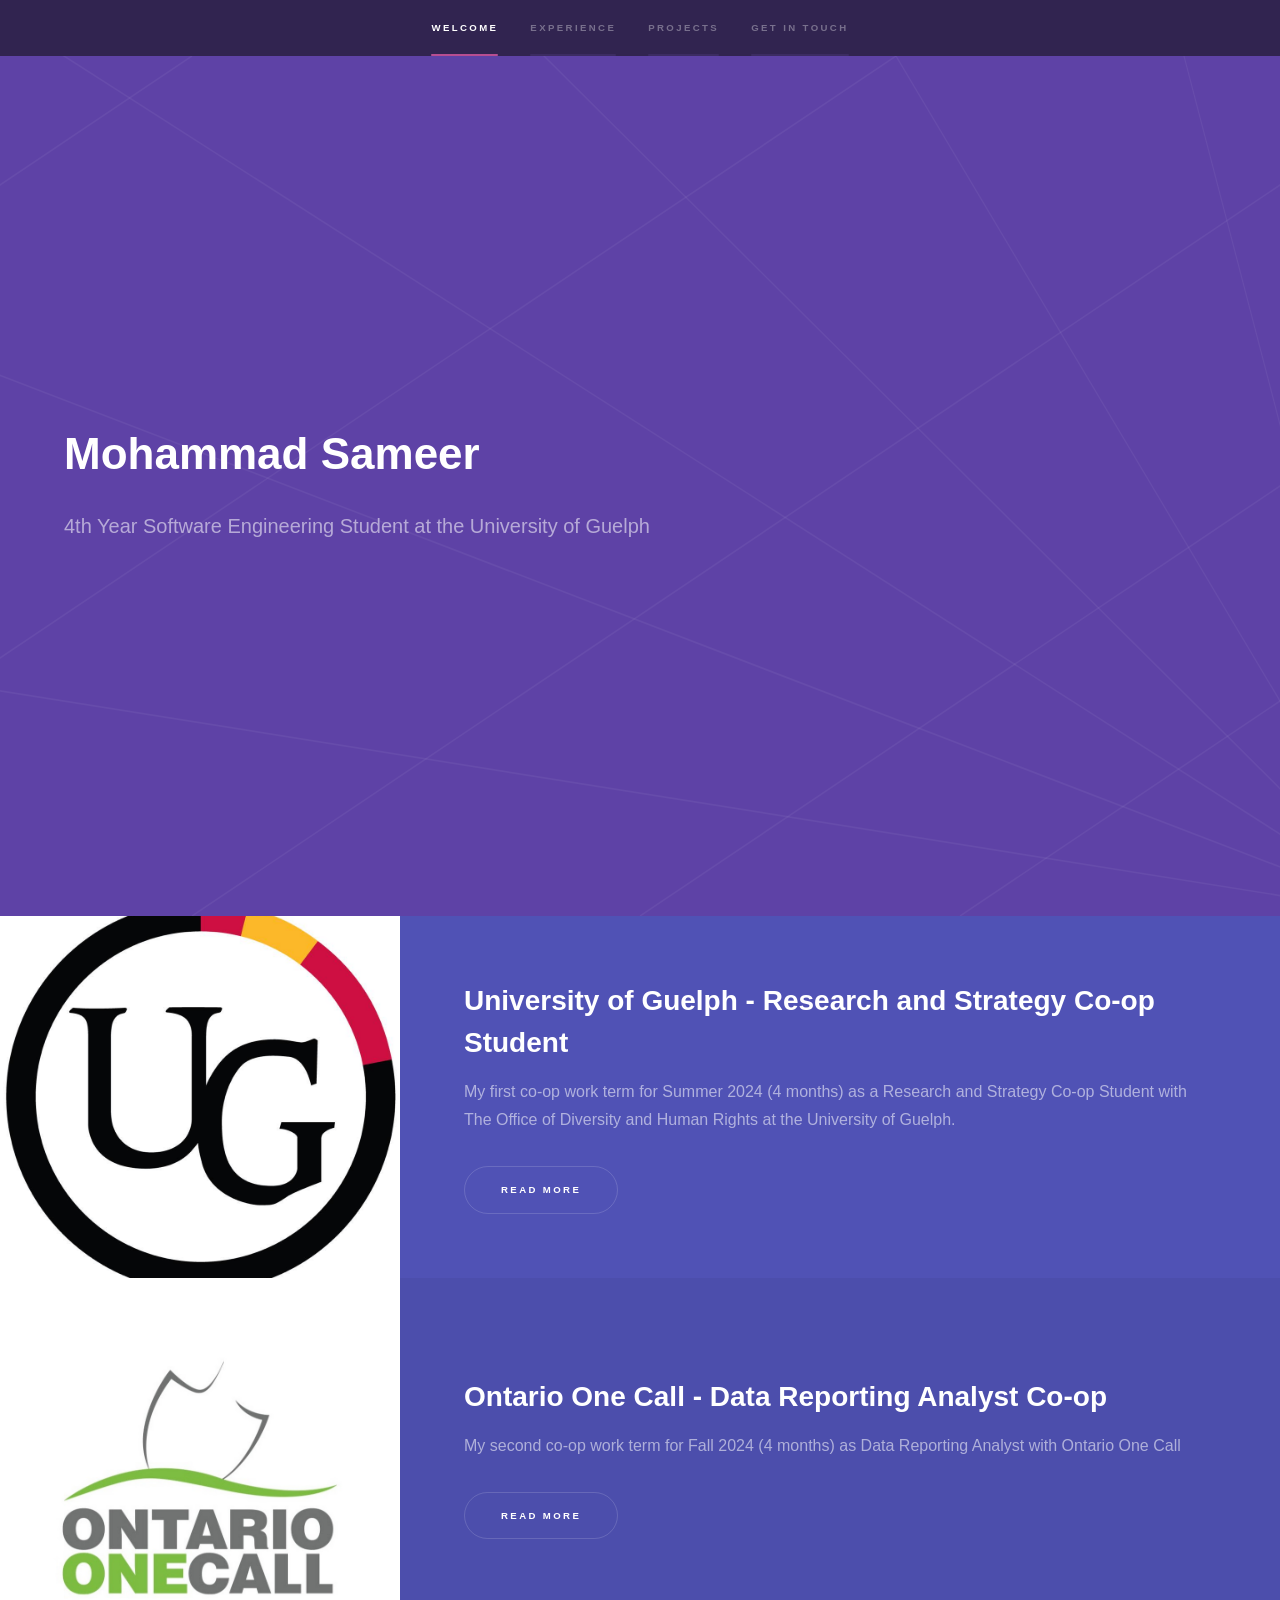
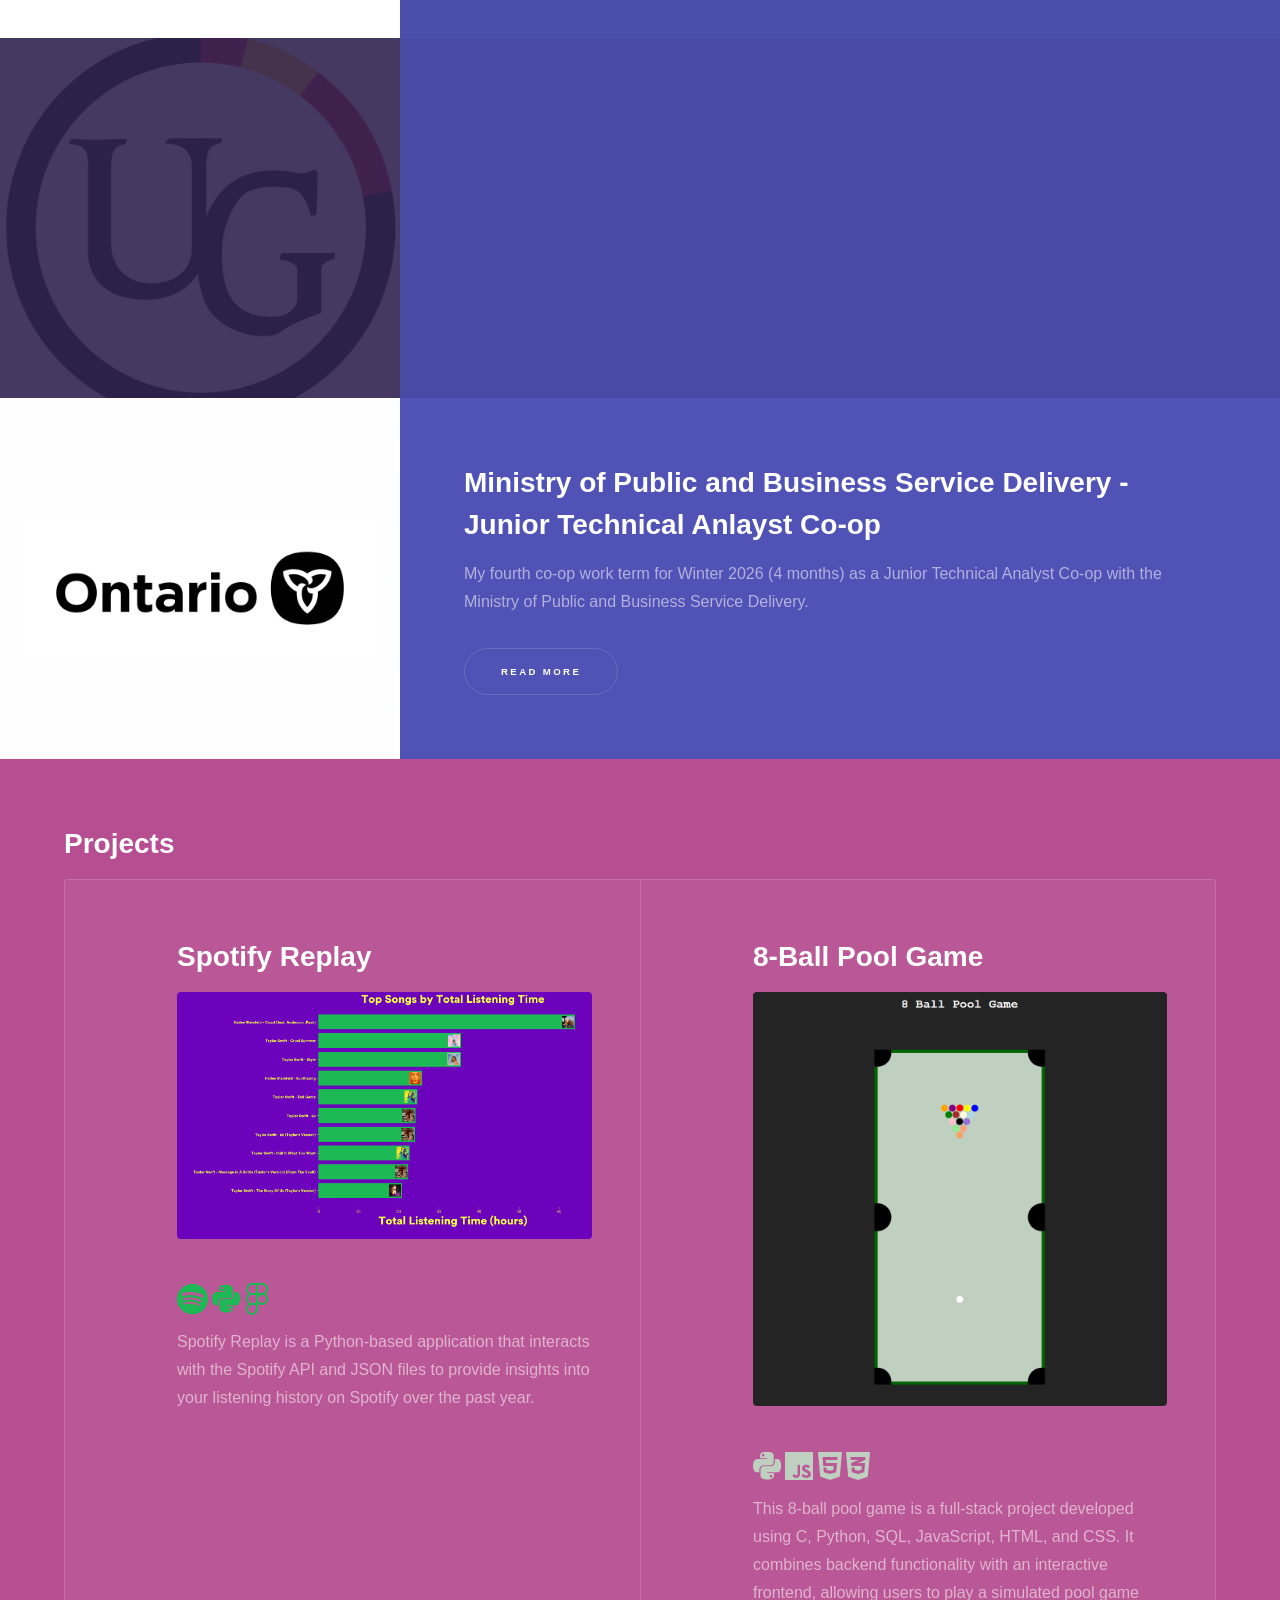
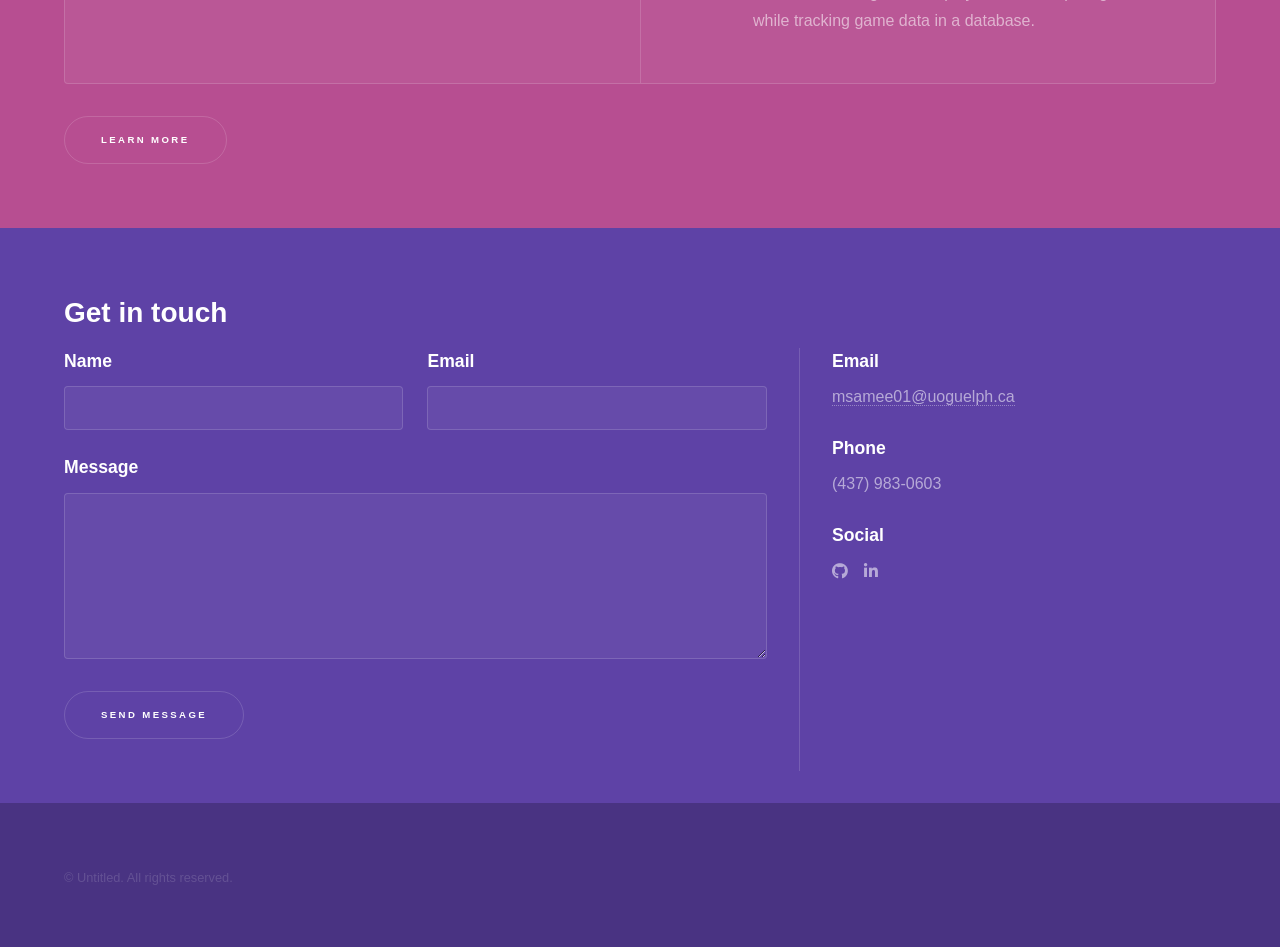
==== commit ca49bb1f: "initial commit" ====
--- a/index.html
+++ b/index.html
@@ -81,7 +81,7 @@
 							</div>
 						</section>
 						<section>
-							<a href="#" class="image"><img src="images/UOFGDHR.jpg" alt="" data-position="25% 25%" /></a>
+							<a href="#" class="image"><img src="images/OntarioLogo.jpeg" alt="" data-position="25% 25%" /></a>
 							<div class="content">
 								<div class="inner">
 									<h2>Ministry of Public and Business Service Delivery - Junior Technical Anlayst Co-op</h2>
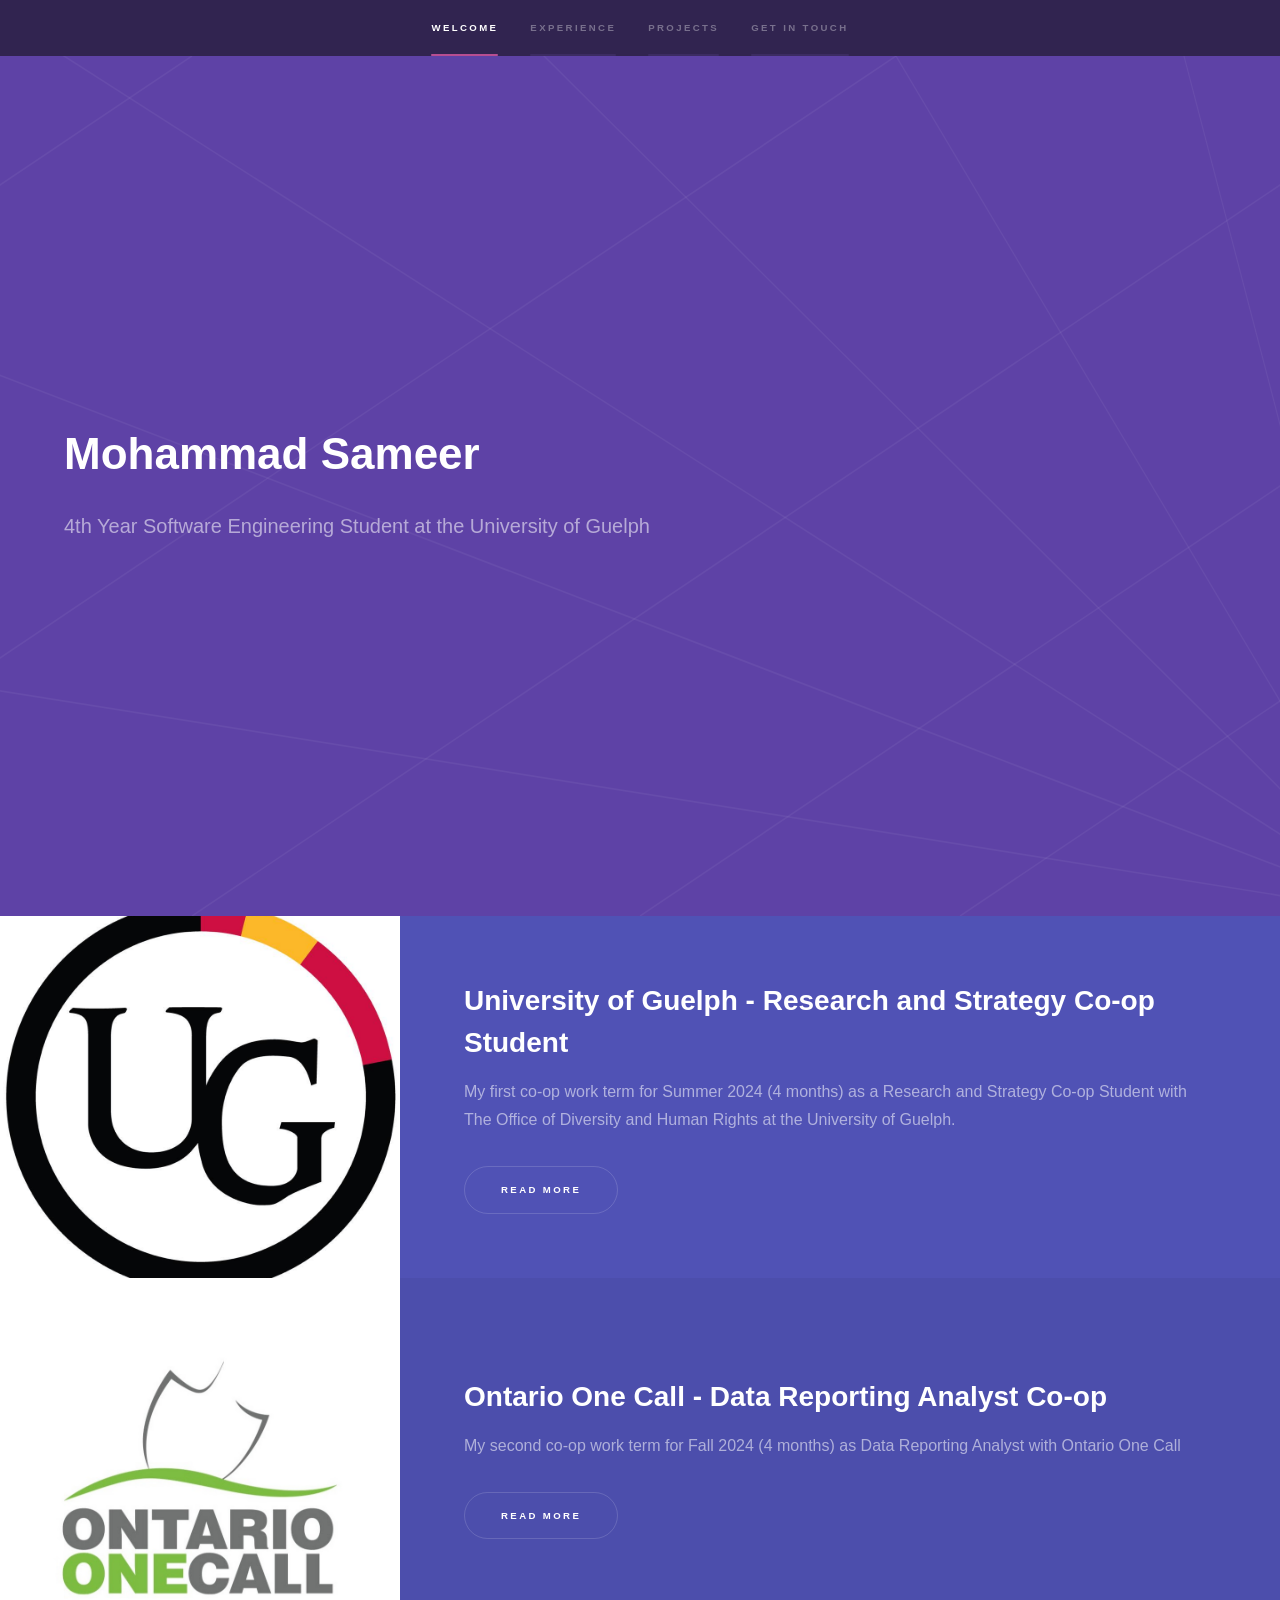
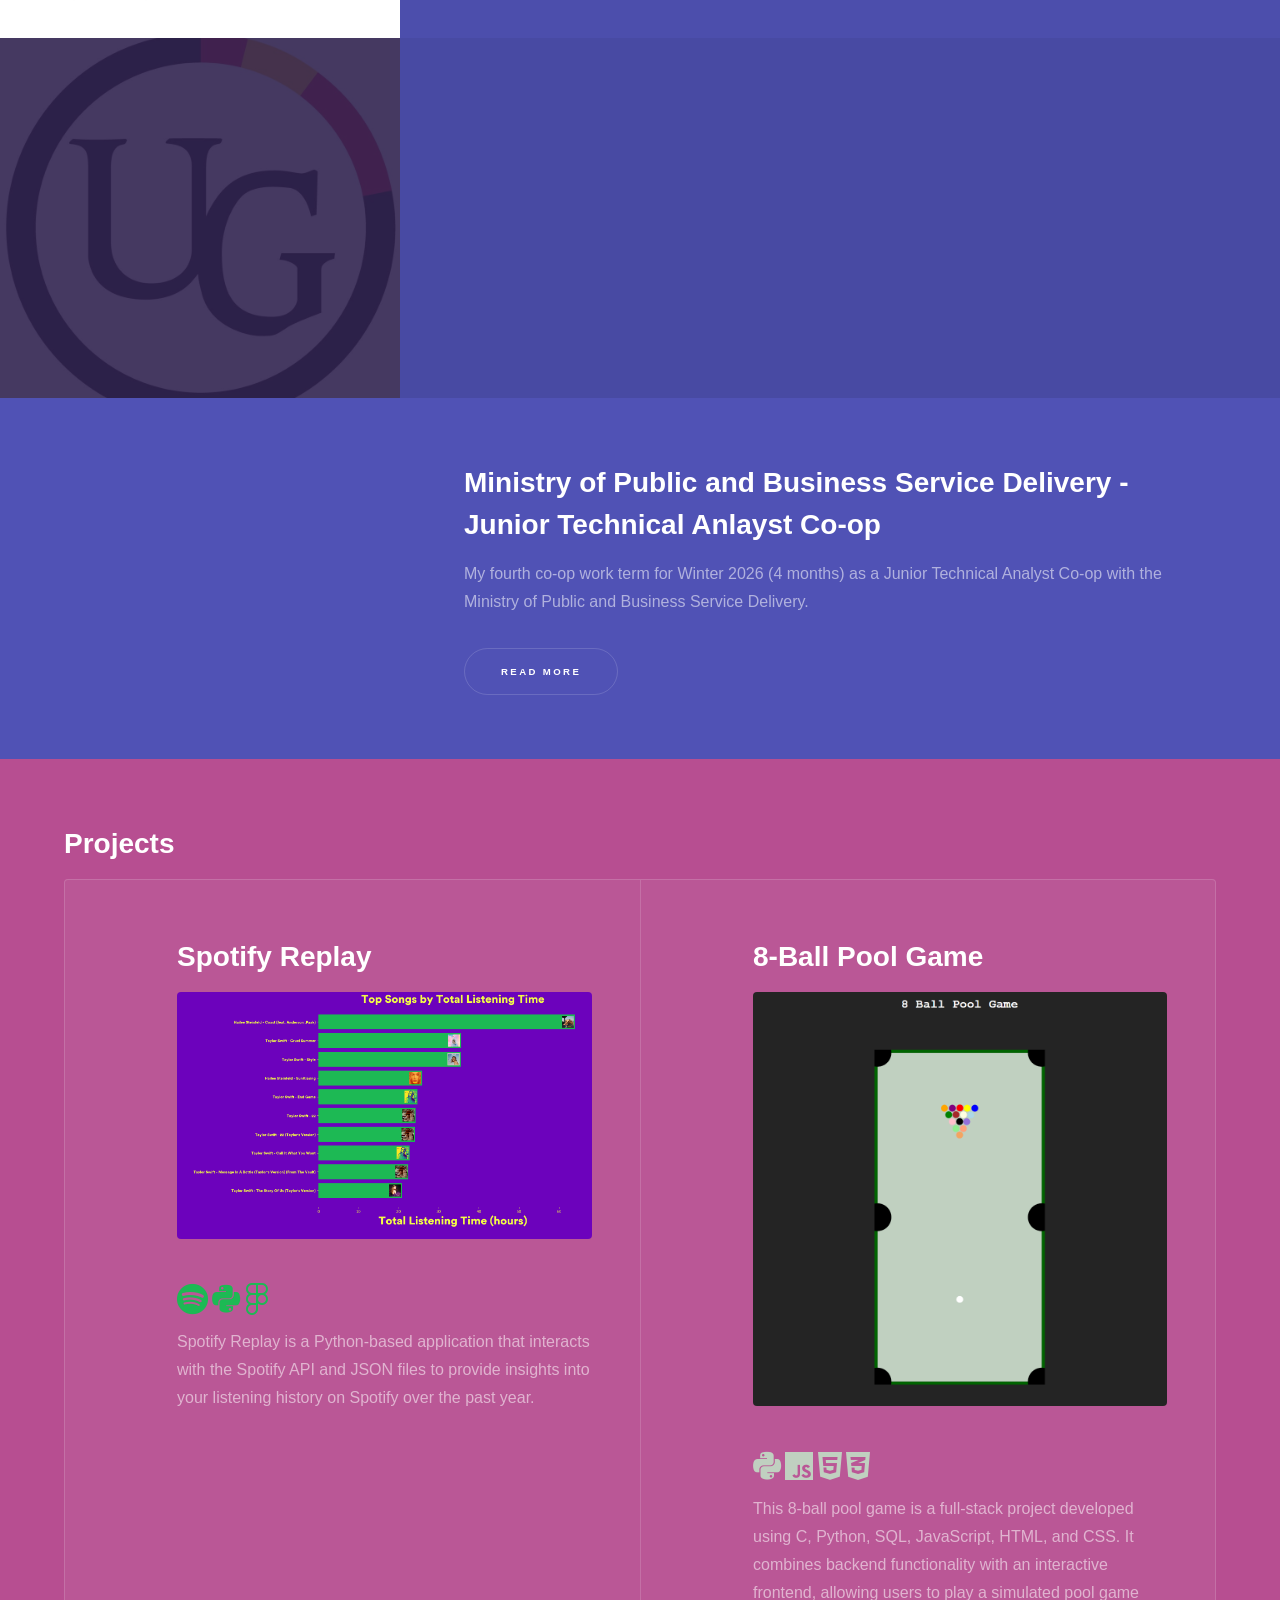
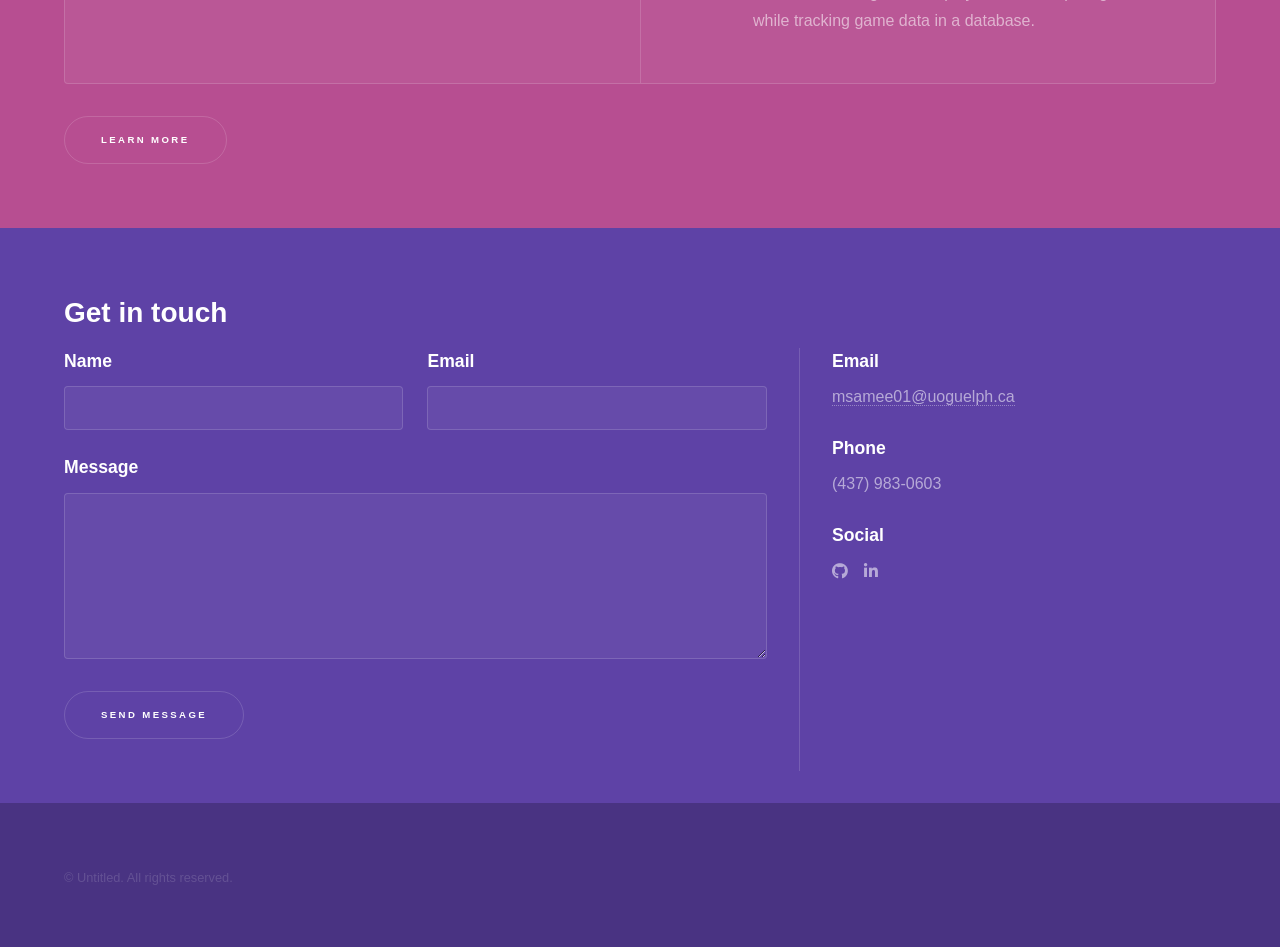
==== commit cf260a12: "initial commit" ====
--- a/index.html
+++ b/index.html
@@ -81,7 +81,7 @@
 							</div>
 						</section>
 						<section>
-							<a href="#" class="image"><img src="images/OntarioLogo.jpeg" alt="" data-position="25% 25%" /></a>
+							<a href="#" class="image"><img src="images/.ON_POS_LOGO_RGB.png" alt="" data-position="25% 25%" /></a>
 							<div class="content">
 								<div class="inner">
 									<h2>Ministry of Public and Business Service Delivery - Junior Technical Anlayst Co-op</h2>
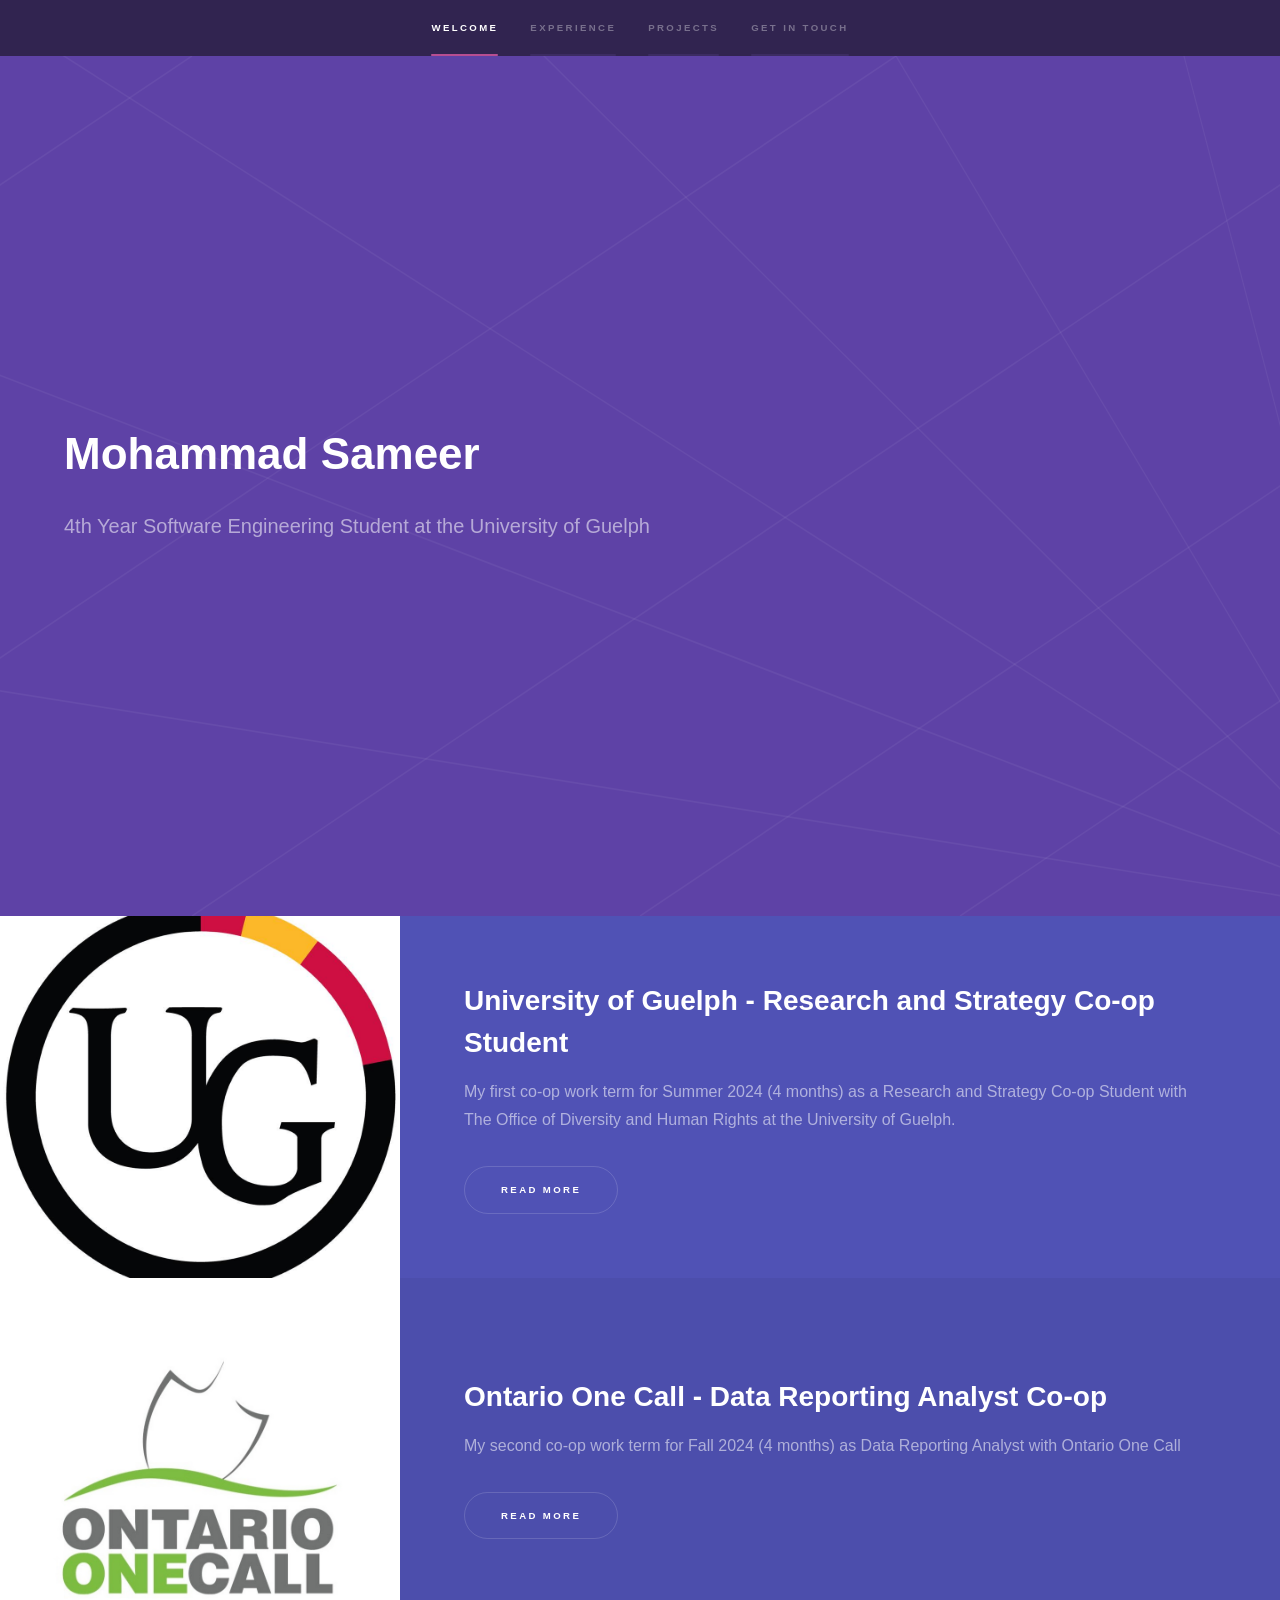
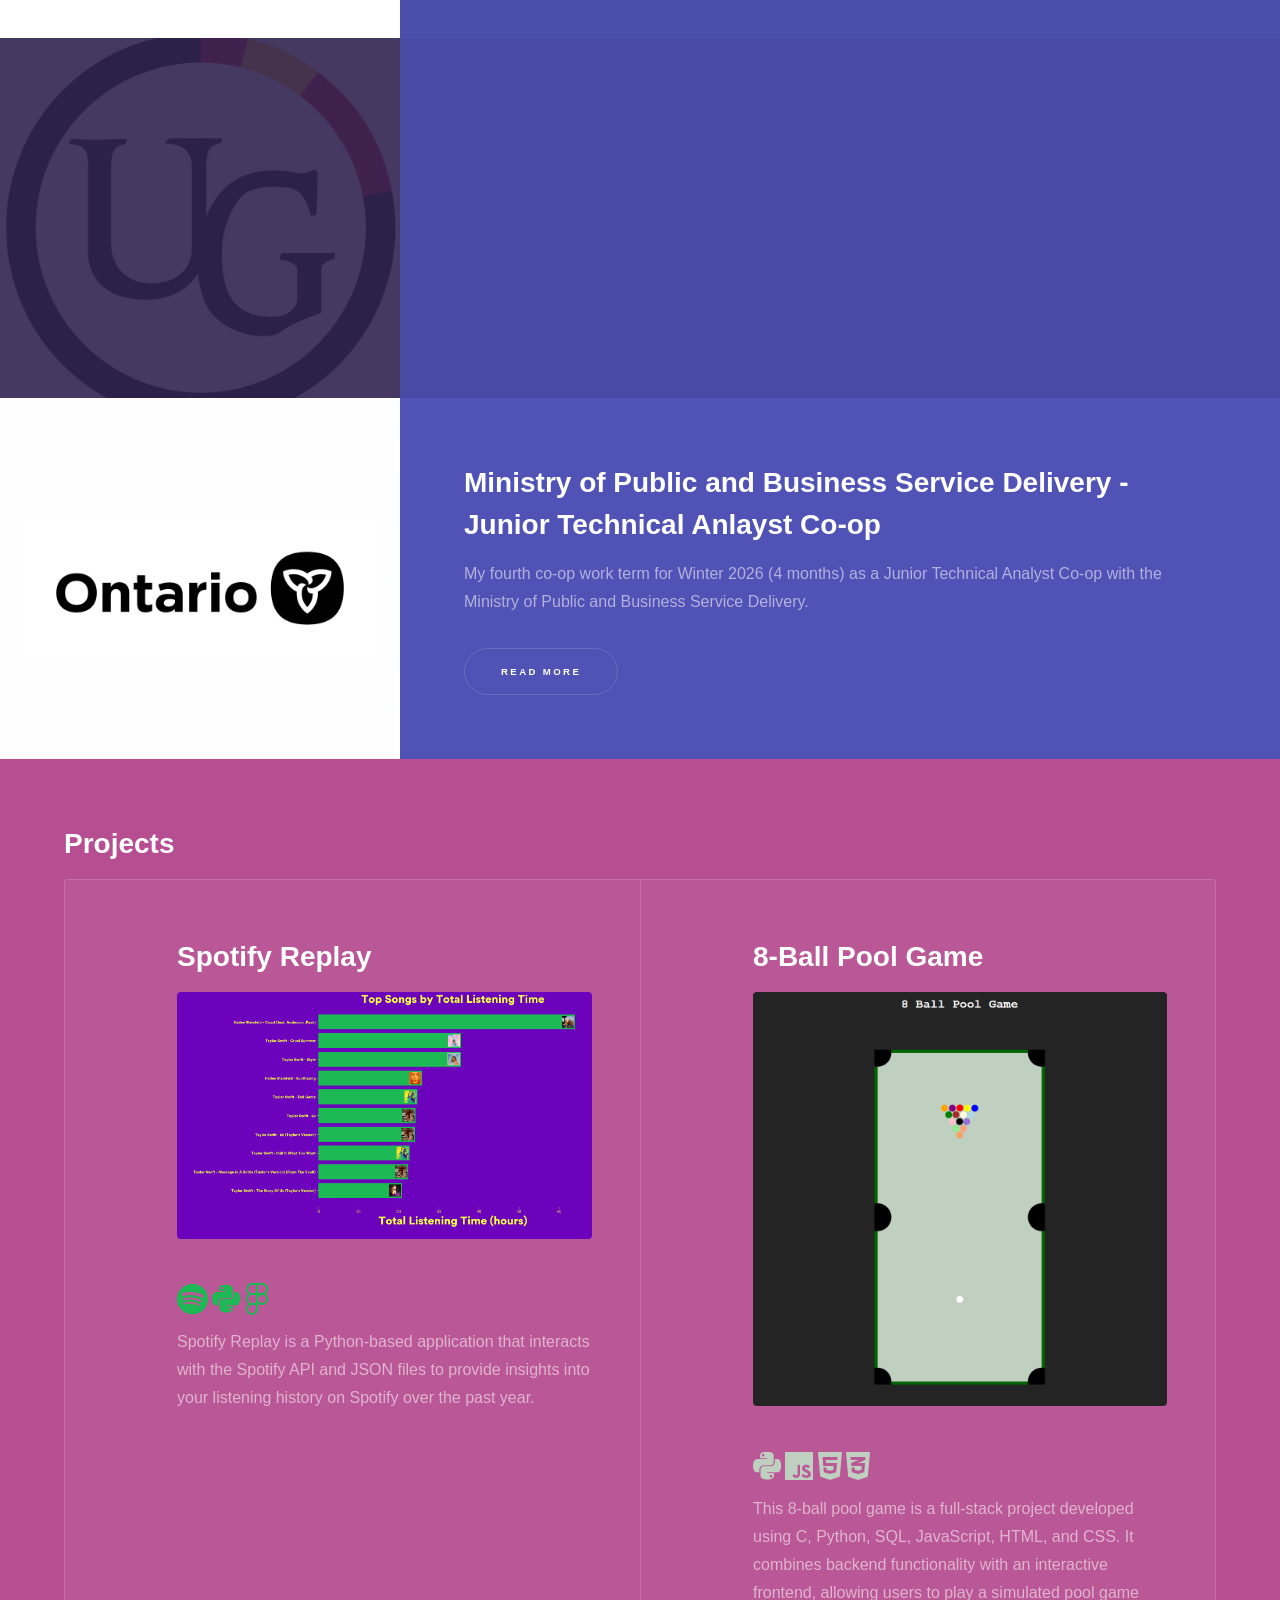
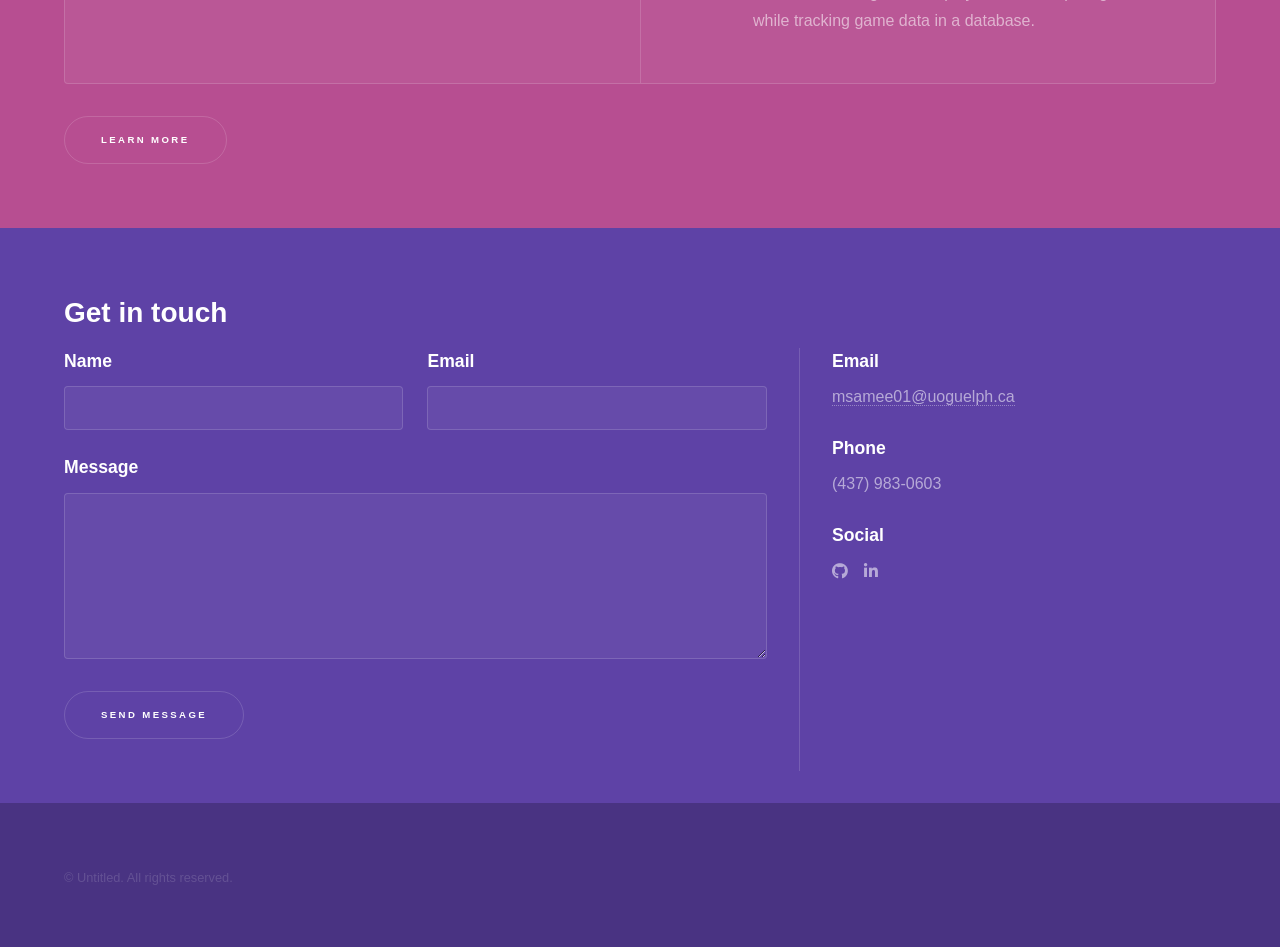
==== commit 20c1706f: "initial commit" ====
--- a/index.html
+++ b/index.html
@@ -81,7 +81,7 @@
 							</div>
 						</section>
 						<section>
-							<a href="#" class="image"><img src="images/.ON_POS_LOGO_RGB.png" alt="" data-position="25% 25%" /></a>
+							<a href="#" class="image"><img src="images/OntarioLogo.jpeg" alt="" data-position="25% 25%" /></a>
 							<div class="content">
 								<div class="inner">
 									<h2>Ministry of Public and Business Service Delivery - Junior Technical Anlayst Co-op</h2>
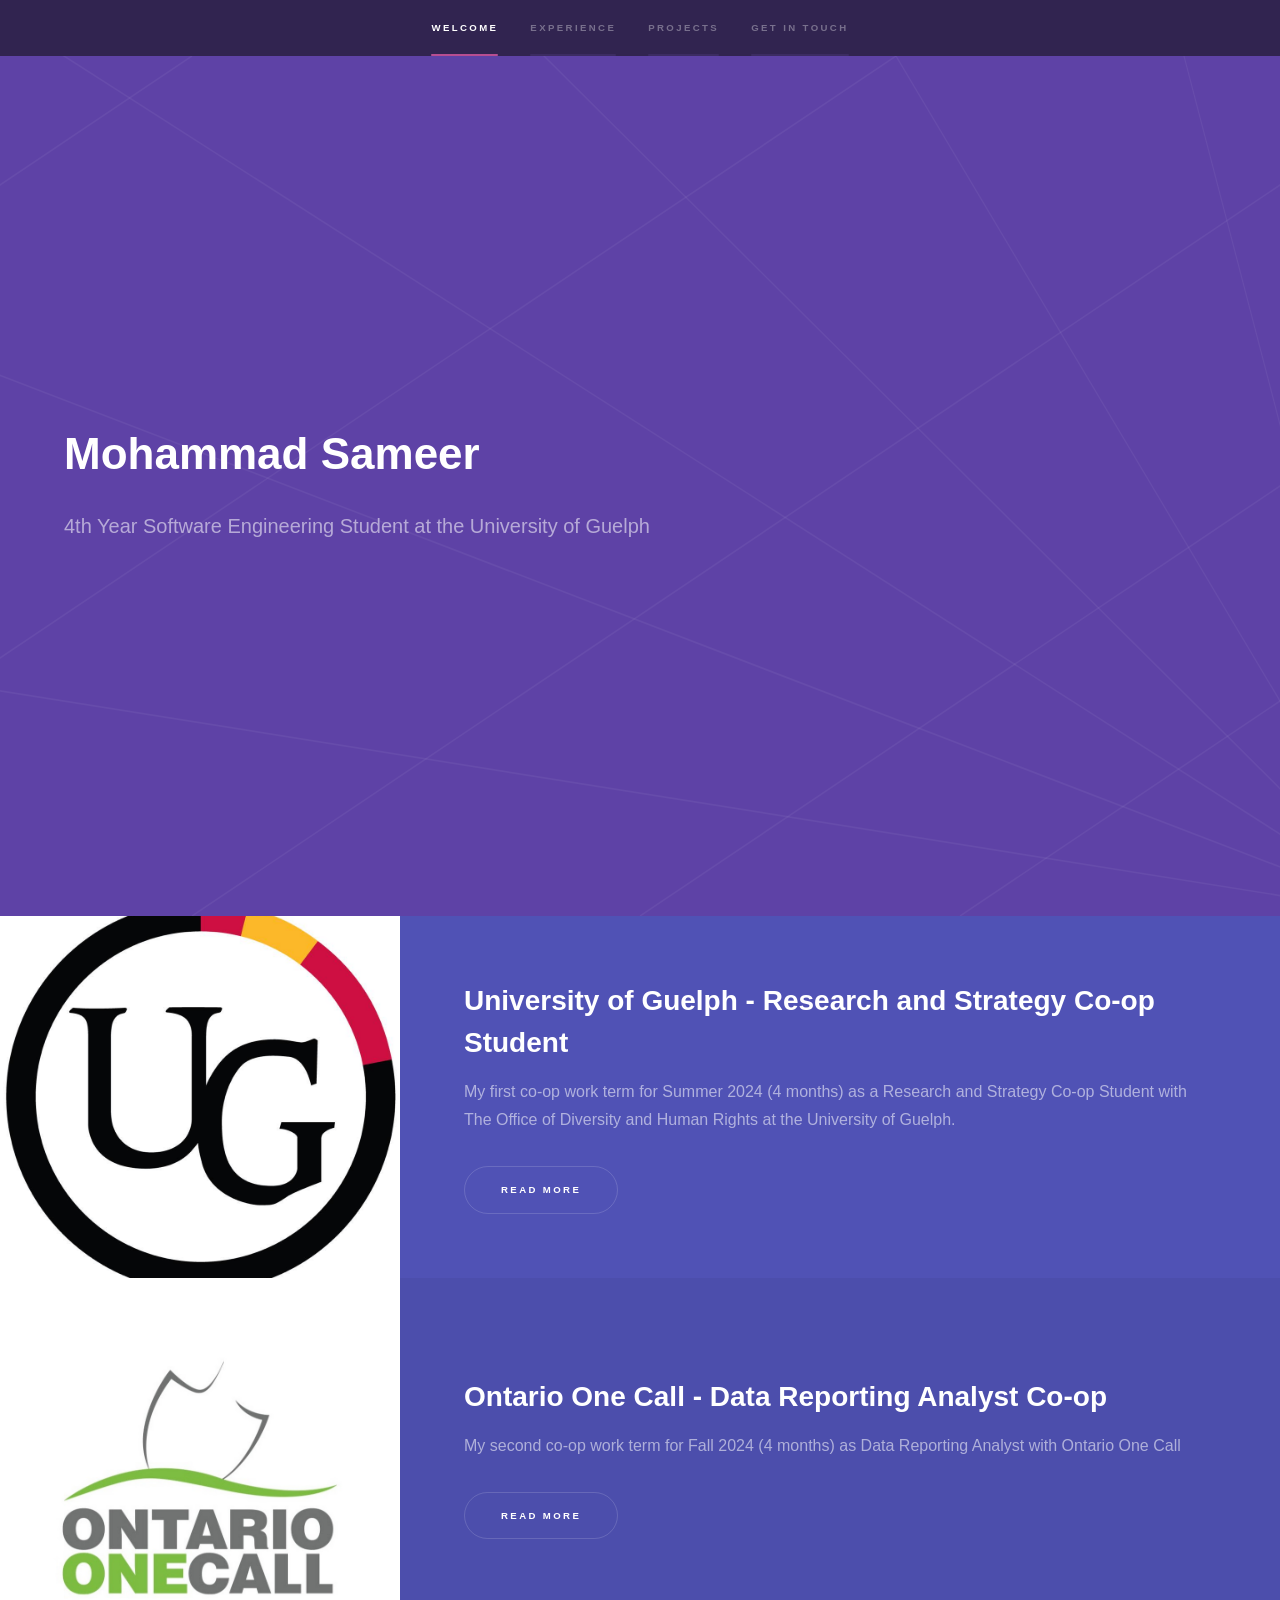
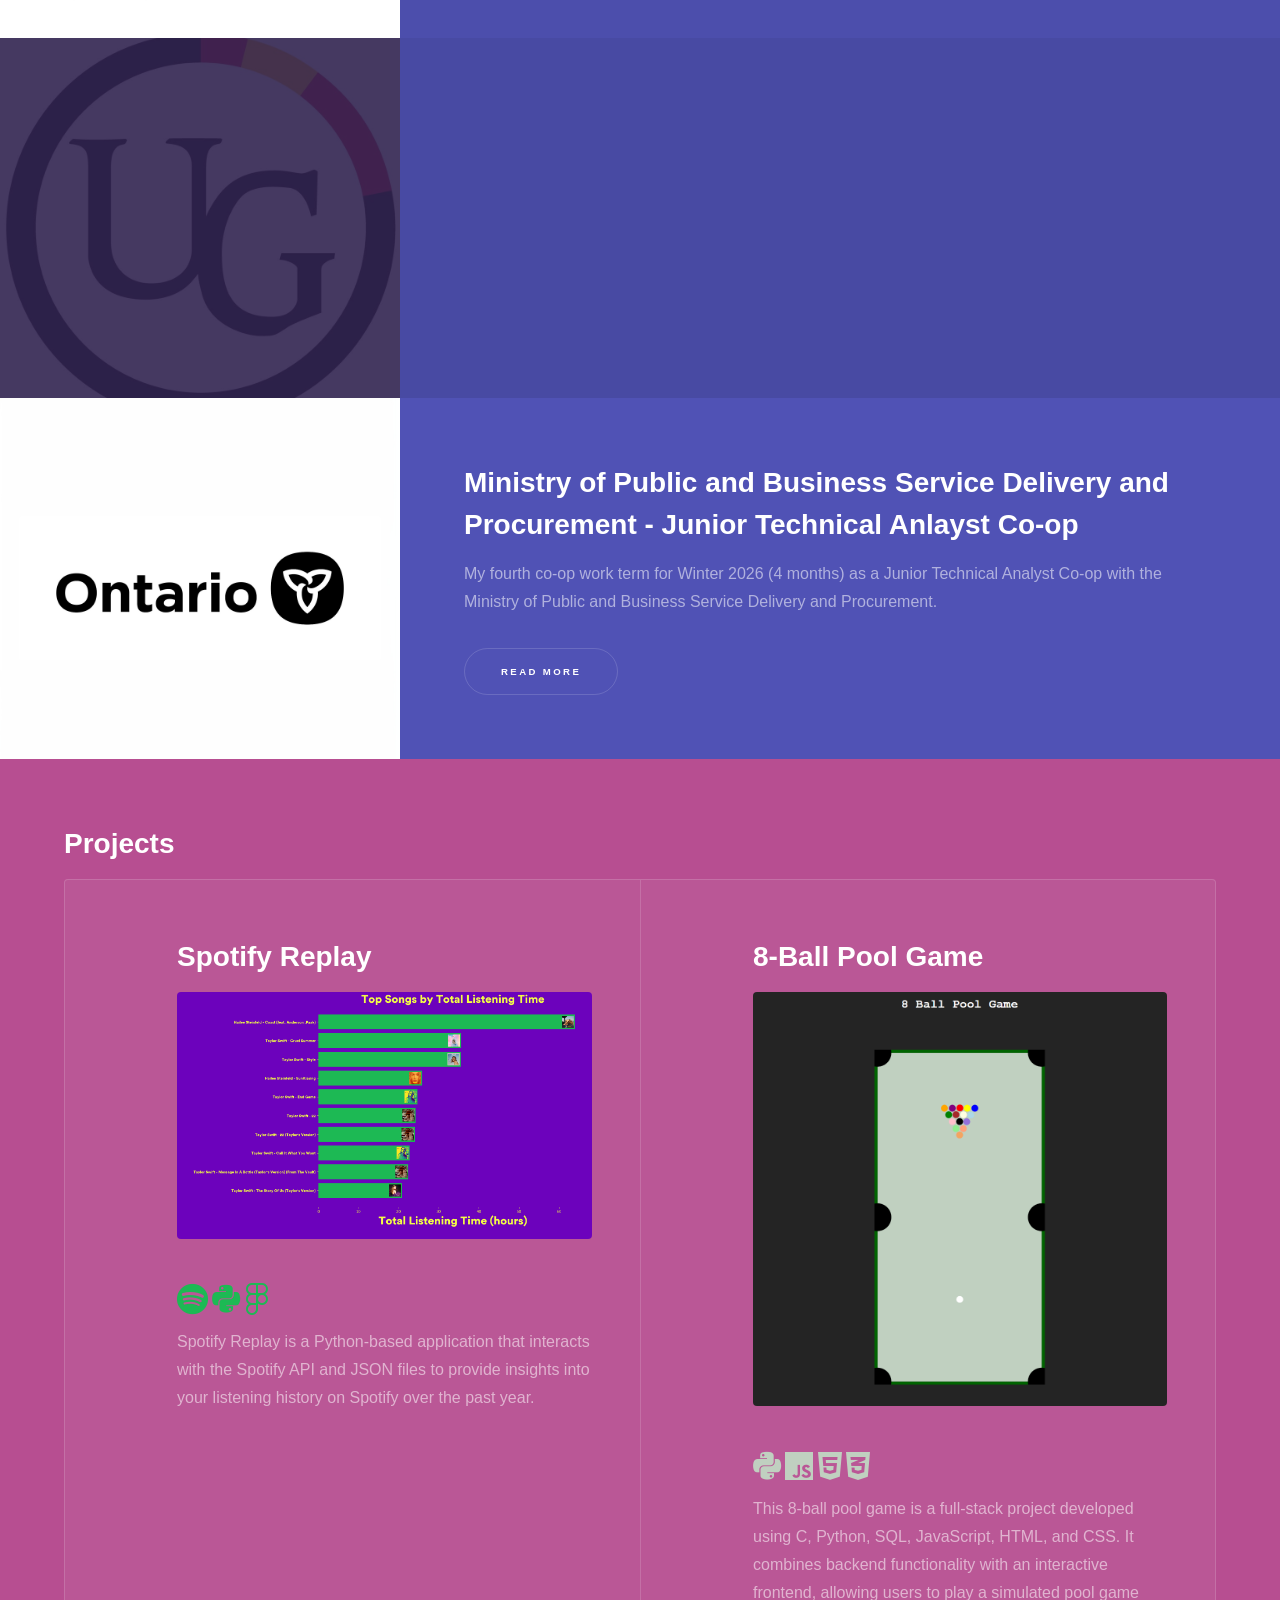
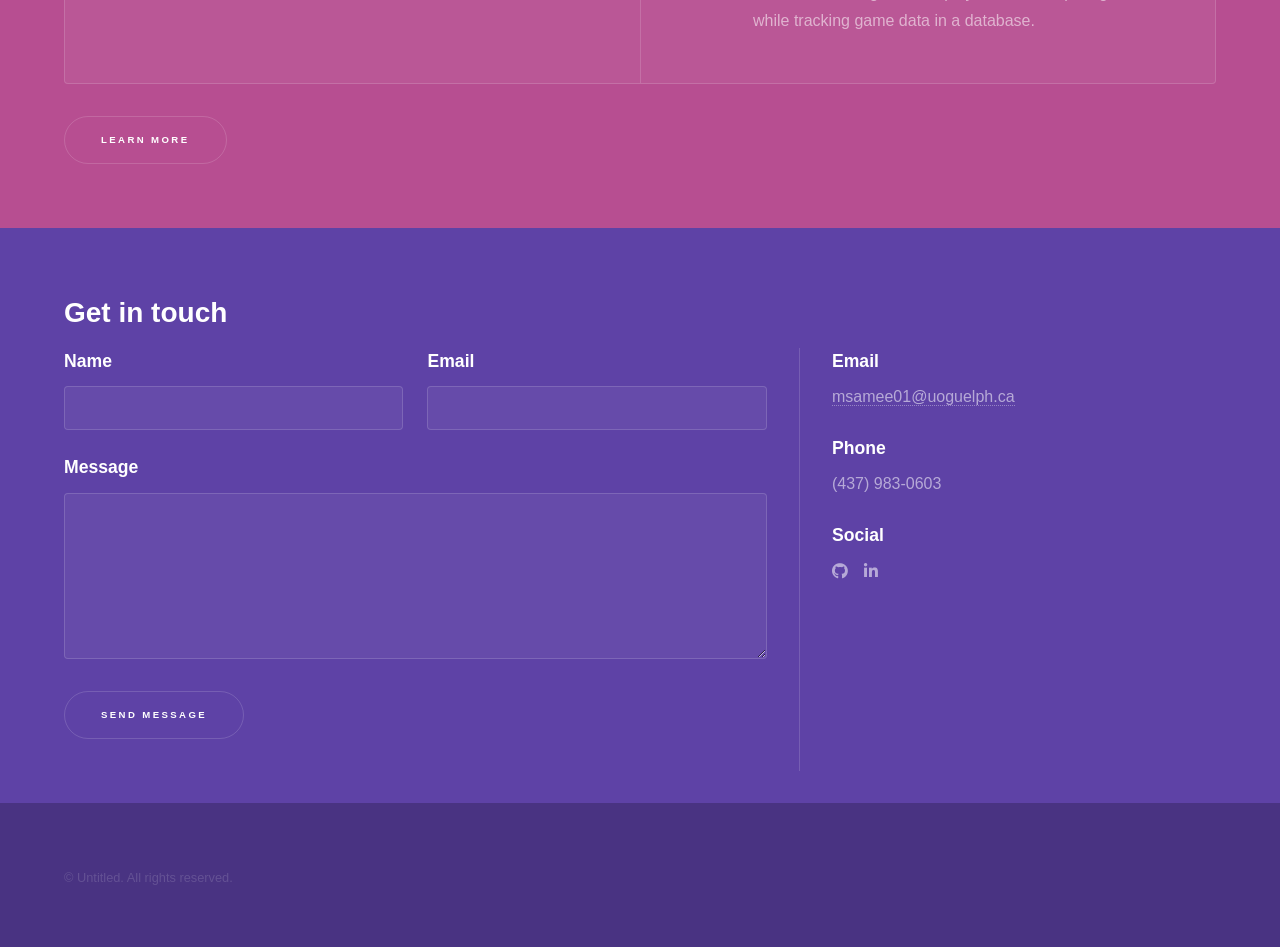
==== commit 6dca5d90: "initial commit" ====
--- a/index.html
+++ b/index.html
@@ -84,10 +84,10 @@
 							<a href="#" class="image"><img src="images/OntarioLogo.jpeg" alt="" data-position="25% 25%" /></a>
 							<div class="content">
 								<div class="inner">
-									<h2>Ministry of Public and Business Service Delivery - Junior Technical Anlayst Co-op</h2>
-									<p>My fourth co-op work term for Winter 2026 (4 months) as a Junior Technical Analyst Co-op with the Ministry of Public and Business Service Delivery.</p>
-									<ul class="actions">
-										<li><a href="WT3.html" class="button">Read more</a></li>
+									<h2>Ministry of Public and Business Service Delivery and Procurement - Junior Technical Anlayst Co-op</h2>
+									<p>My fourth co-op work term for Winter 2026 (4 months) as a Junior Technical Analyst Co-op with the Ministry of Public and Business Service Delivery and Procurement.</p>
+									<ul class="actions">
+										<li><a href="WT4.html" class="button">Read more</a></li>
 									</ul>
 								</div>
 							</div>
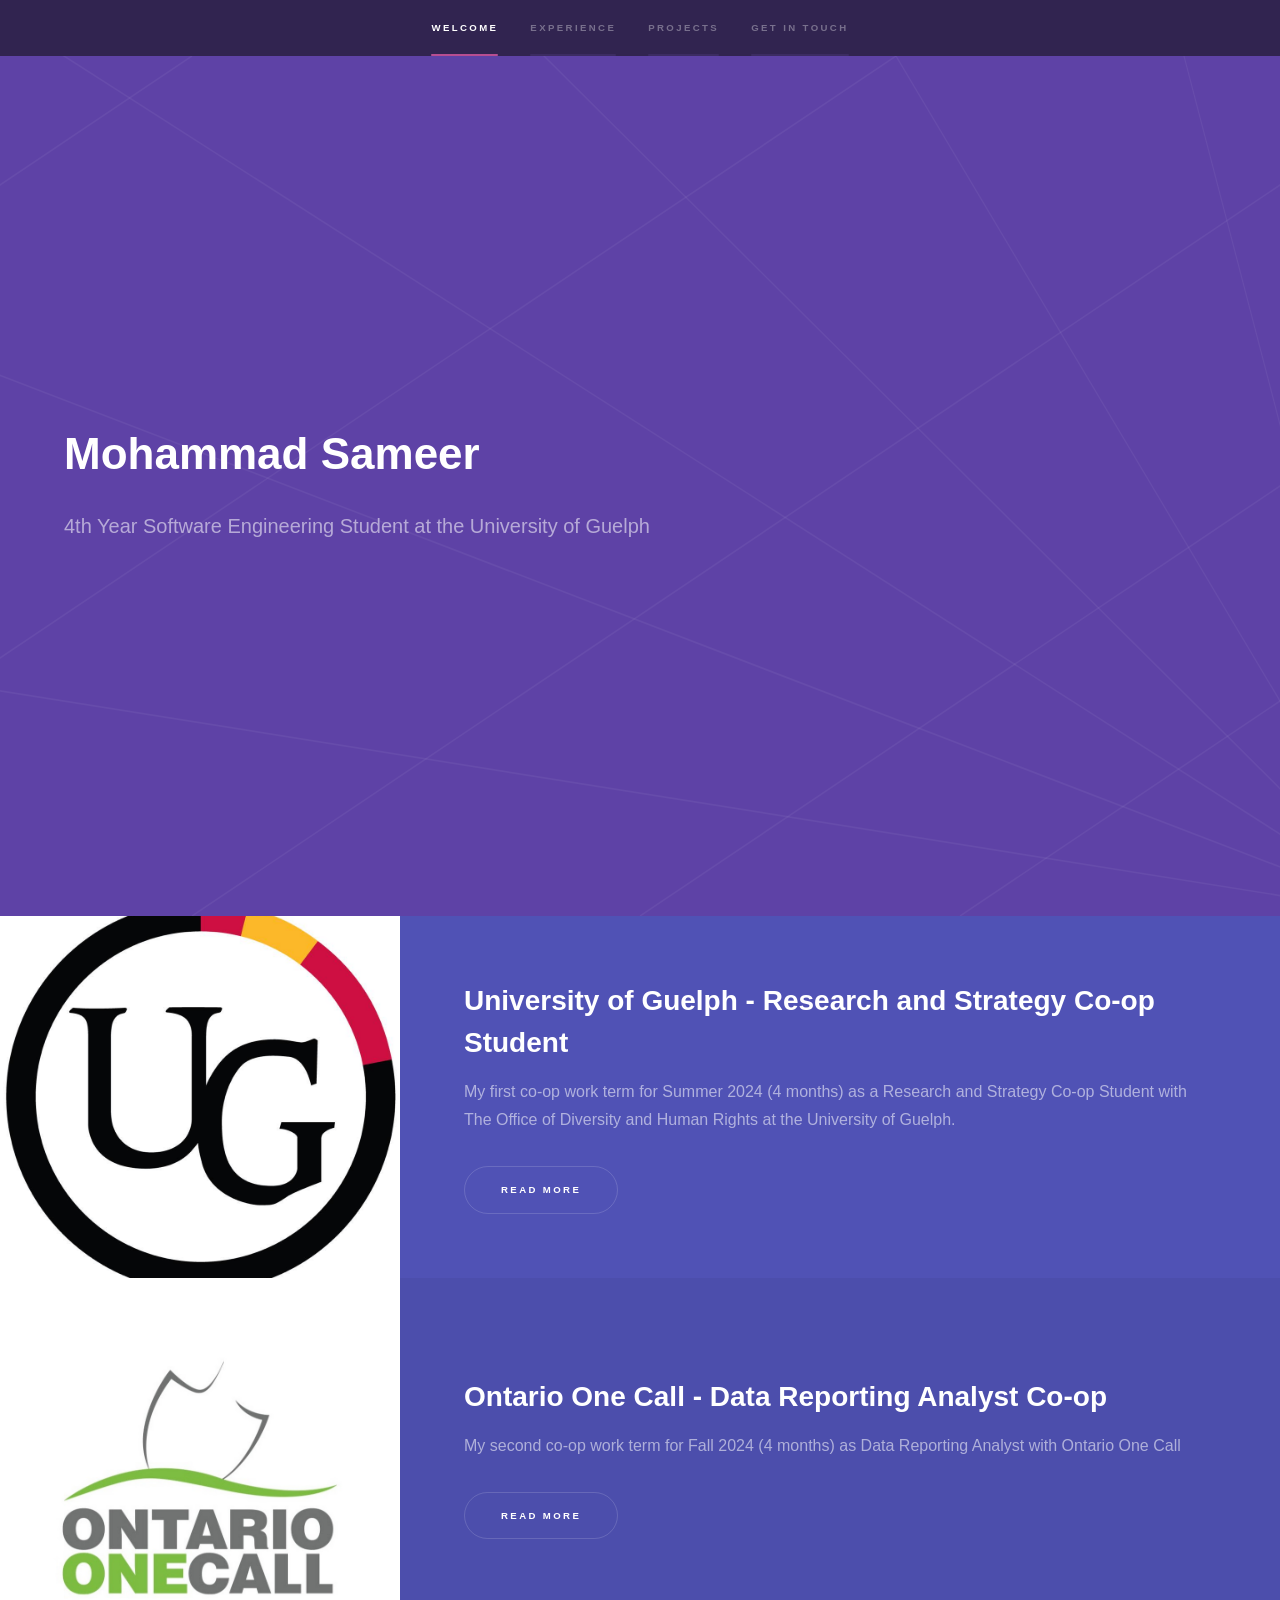
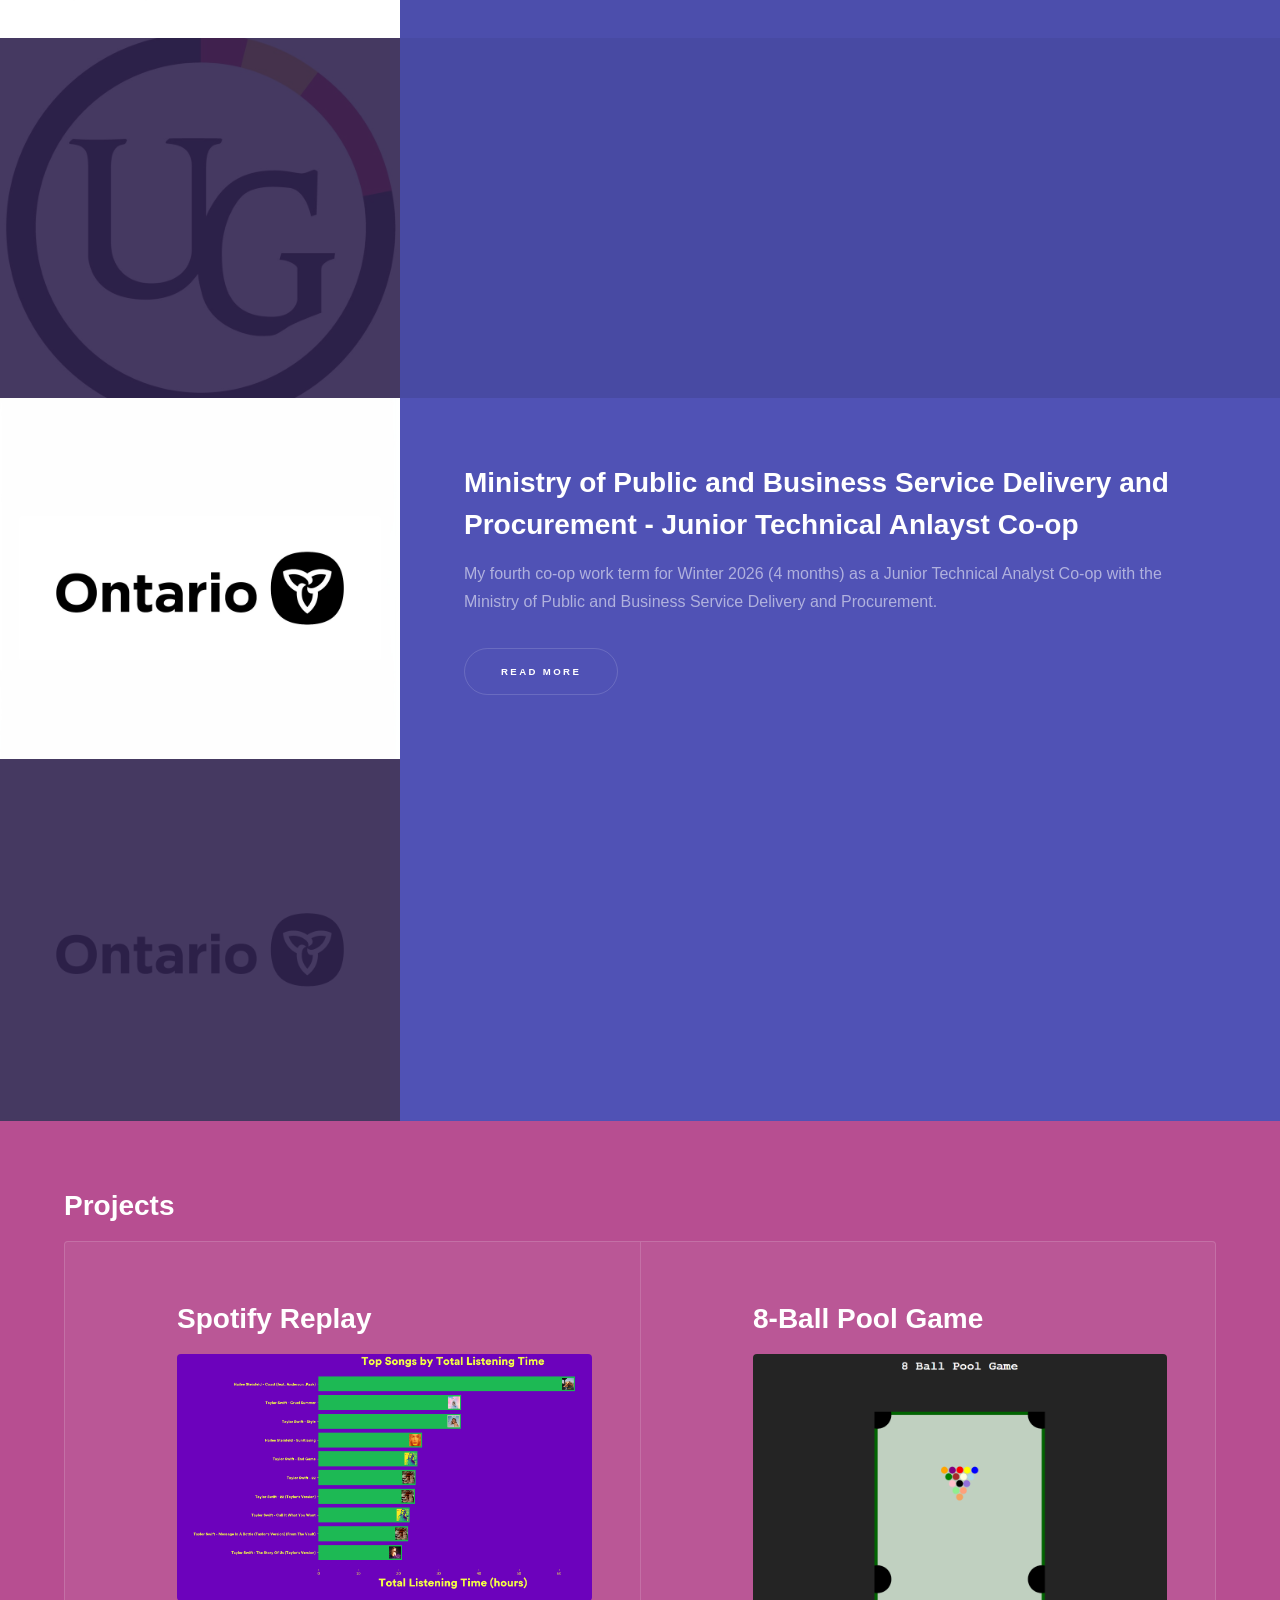
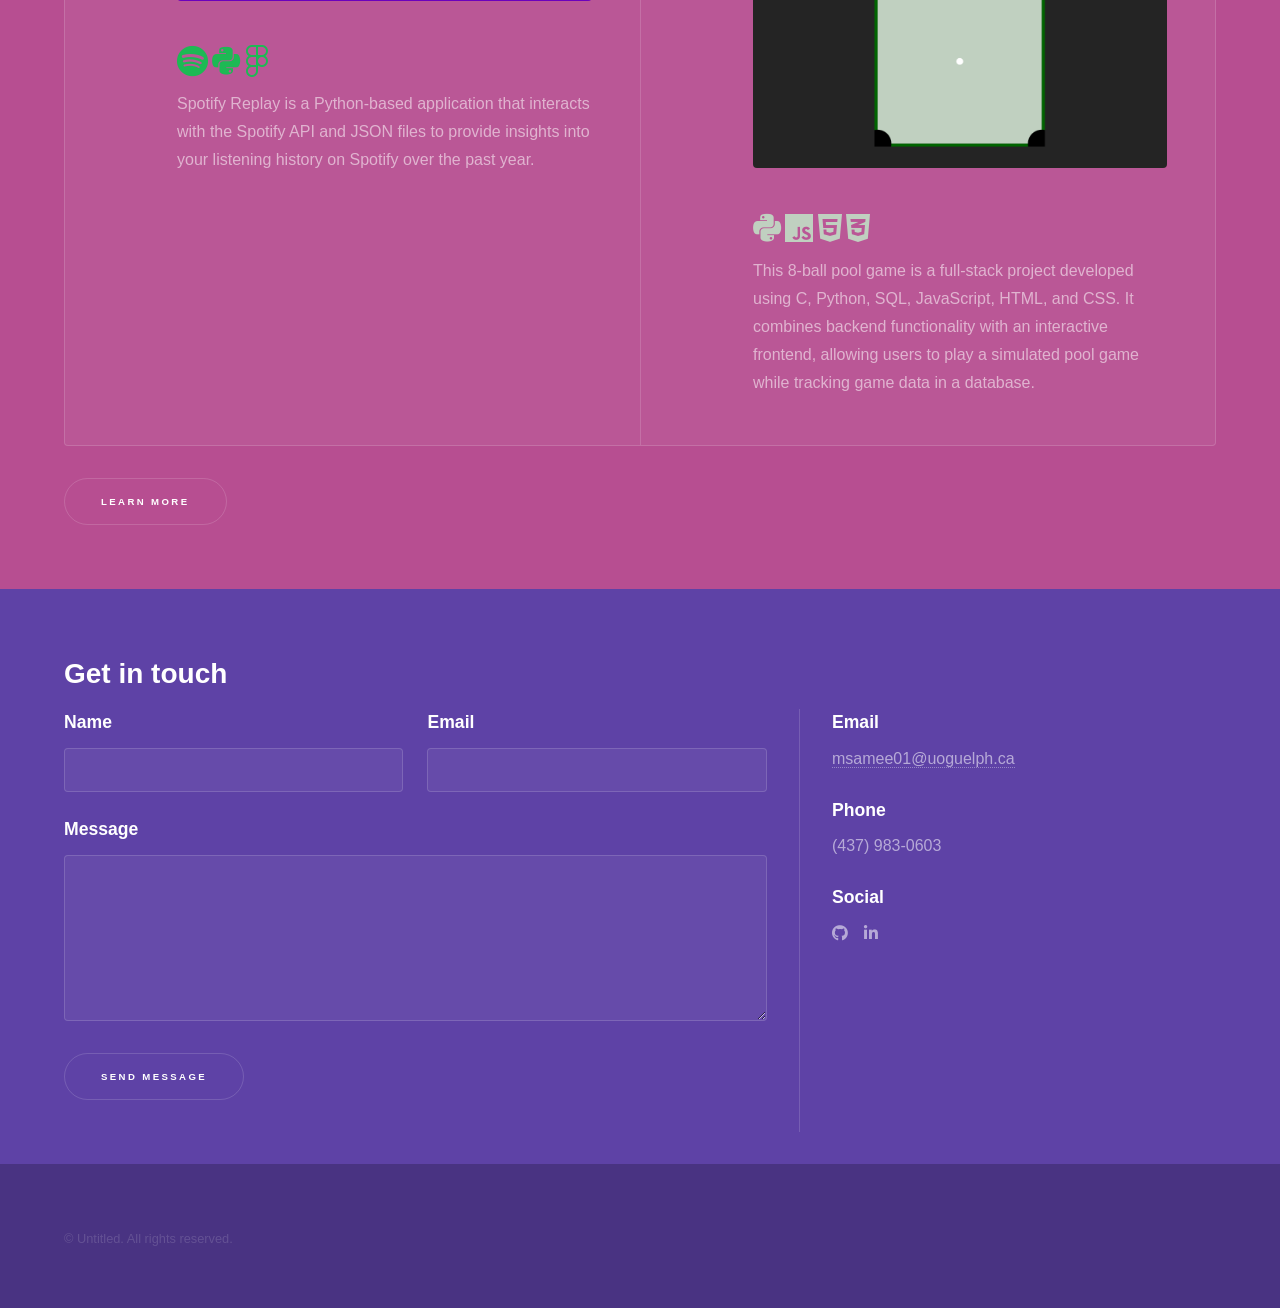
==== commit 3956bb28: "initial commit" ====
--- a/index.html
+++ b/index.html
@@ -88,6 +88,18 @@
 									<p>My fourth co-op work term for Winter 2026 (4 months) as a Junior Technical Analyst Co-op with the Ministry of Public and Business Service Delivery and Procurement.</p>
 									<ul class="actions">
 										<li><a href="WT4.html" class="button">Read more</a></li>
+									</ul>
+								</div>
+							</div>
+						</section>
+						<section>
+							<a href="#" class="image"><img src="images/OntarioLogo.jpeg" alt="" data-position="25% 25%" /></a>
+							<div class="content">
+								<div class="inner">
+									<h2>Ministry of Public and Business Service Delivery and Procurement - Junior Data Science Developer Co-op</h2>
+									<p>My fifth co-op work term for Winter 2026 (4 months) as a Junior Data Science Developer Co-op with the Ministry of Public and Business Service Delivery and Procurement.</p>
+									<ul class="actions">
+										<li><a href="WT5.html" class="button">Read more</a></li>
 									</ul>
 								</div>
 							</div>
